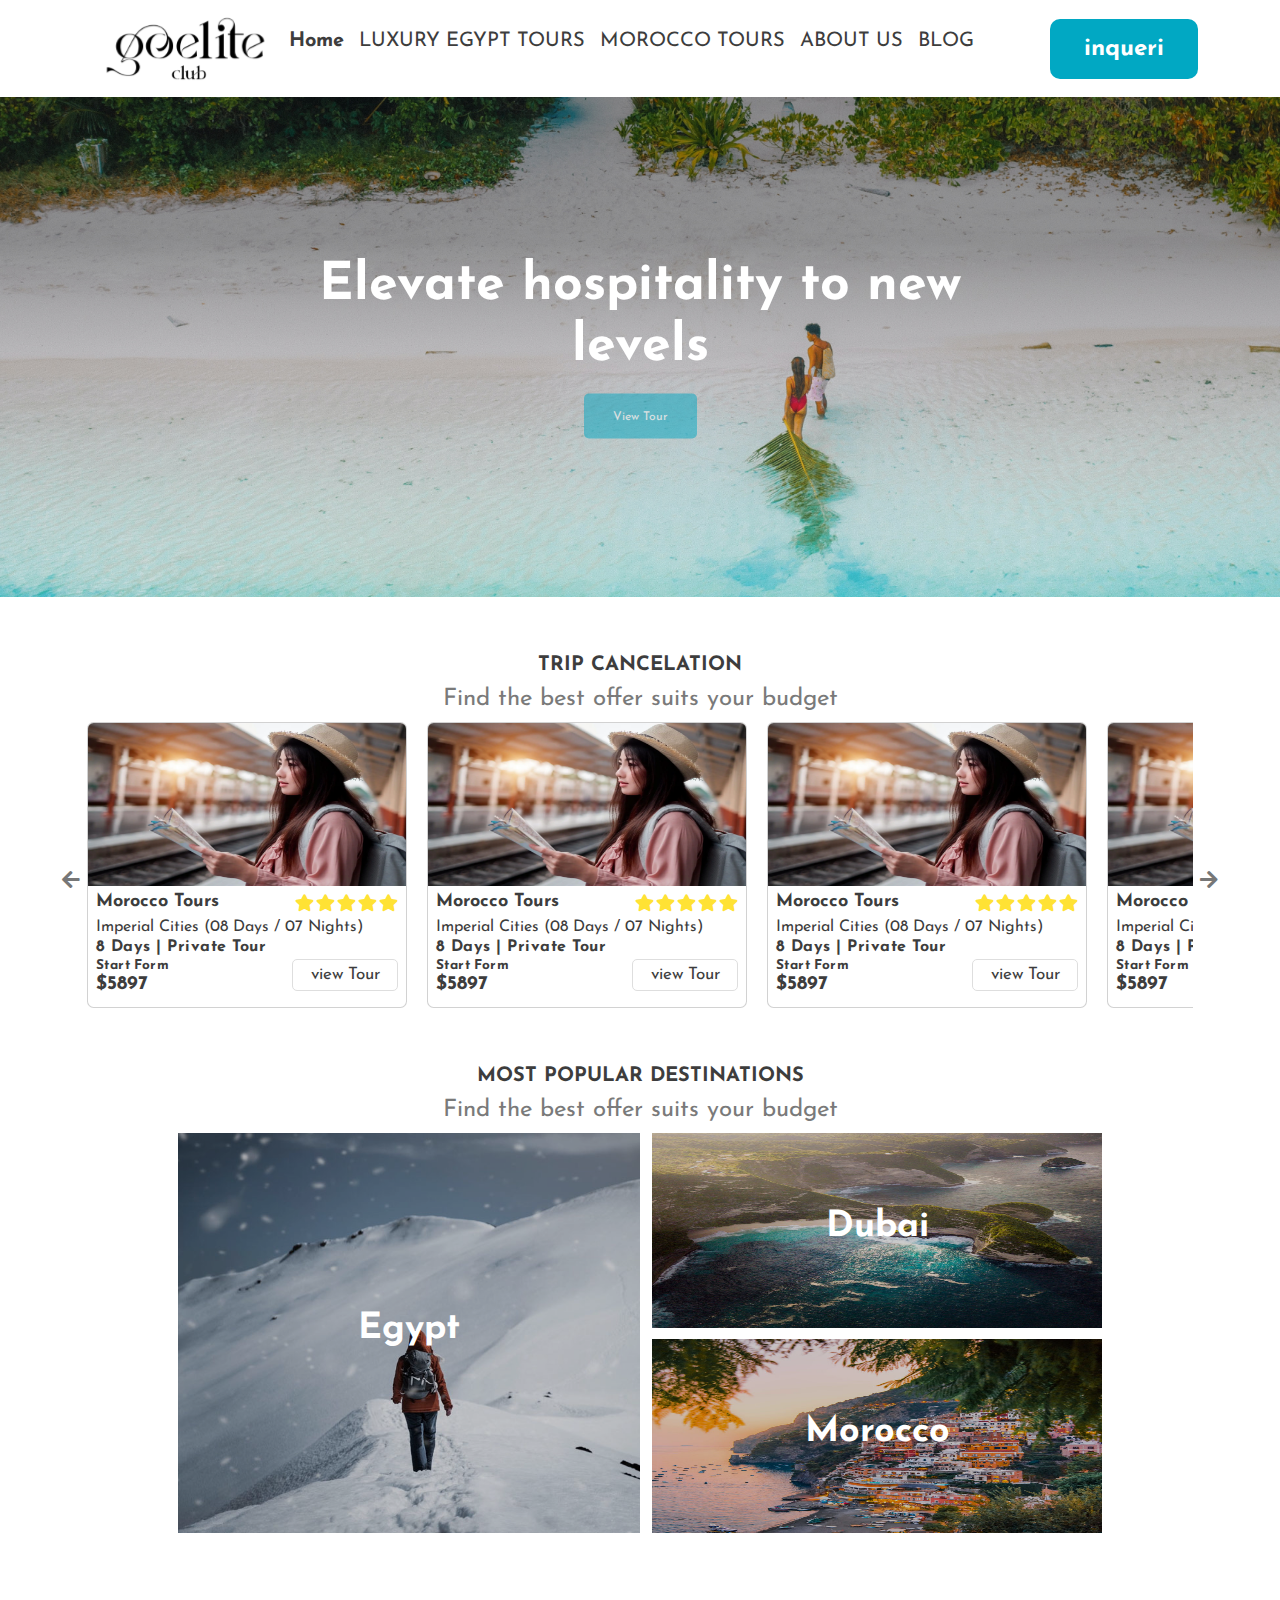
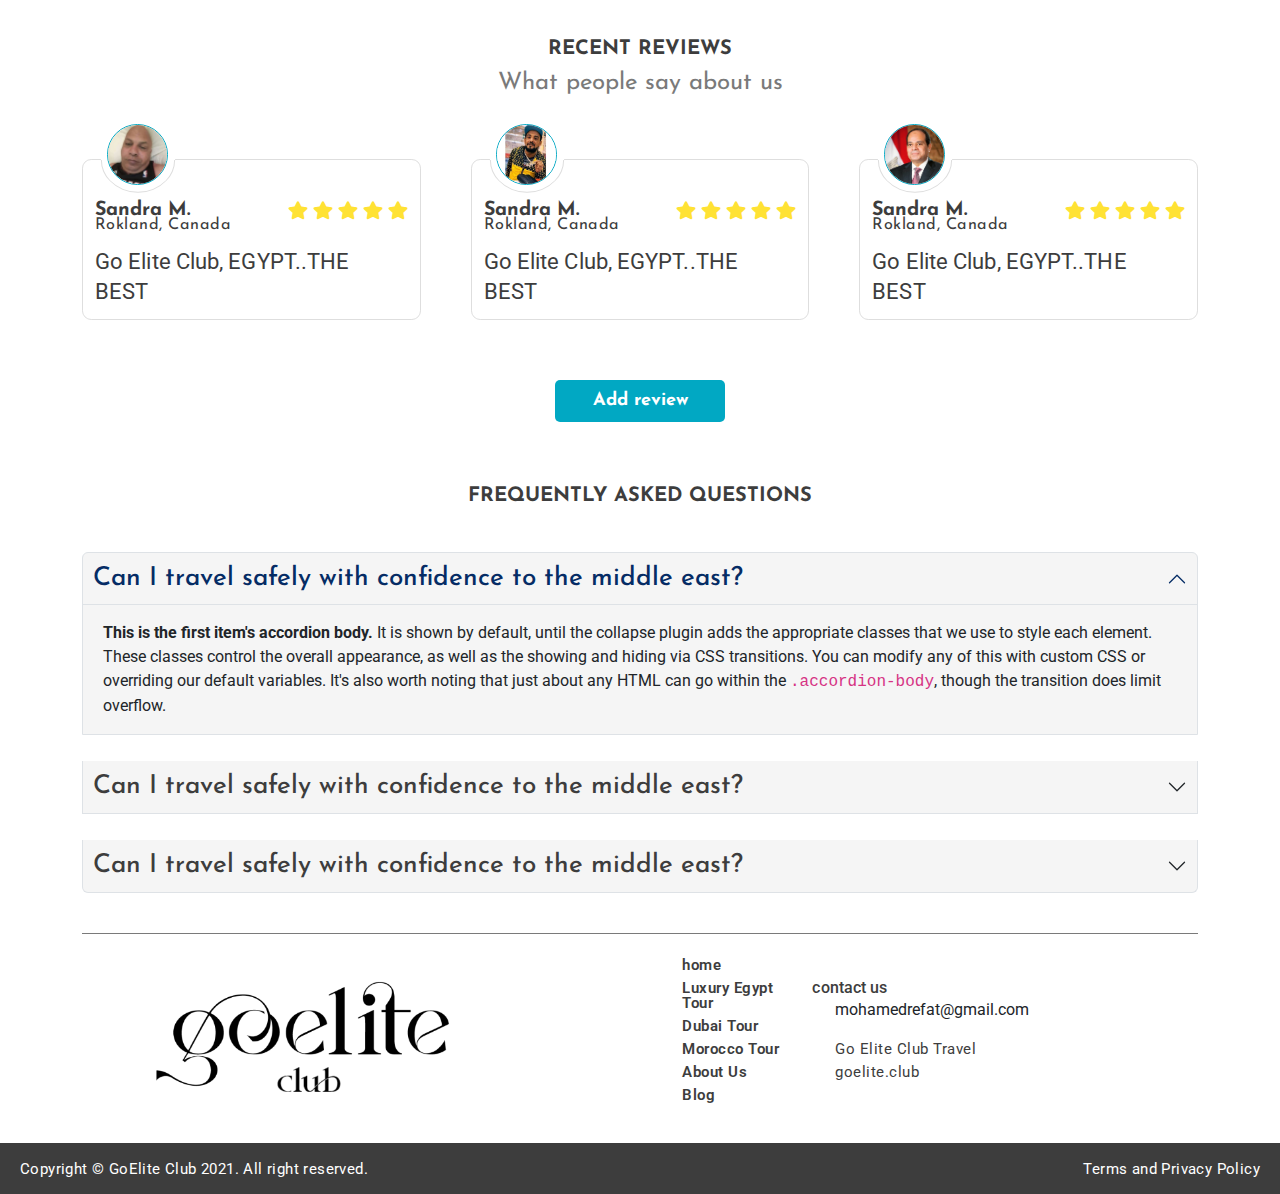
==== index.html @ 2d729e22 "last push" ====
<!DOCTYPE html>
<html lang="en">
  <head>
    <meta charset="UTF-8" />
    <meta name="viewport" content="width=device-width, initial-scale=1.0" />
    <meta http-equiv="X-UA-Compatible" content="ie=edge" />
    <meta name="Description" content="Enter your description here" />
    <link
      rel="stylesheet"
      href="https://cdnjs.cloudflare.com/ajax/libs/twitter-bootstrap/5.1.0/css/bootstrap.min.css"
    />
    <link
      rel="stylesheet"
      href="https://cdnjs.cloudflare.com/ajax/libs/font-awesome/5.15.4/css/all.min.css"
    />
    <link rel="preconnect" href="https://fonts.googleapis.com" />
    <link rel="preconnect" href="https://fonts.gstatic.com" crossorigin />
    <link
      href="https://fonts.googleapis.com/css2?family=Josefin+Sans:ital,wght@0,400;0,500;0,700;1,700&family=Roboto:ital,wght@0,300;0,900;1,500;1,700;1,900&display=swap"
      rel="stylesheet"
    />

    <link rel="stylesheet" href="css/style.css" />
    <link
      rel="stylesheet"
      href="https://cdn.jsdelivr.net/npm/swiper@8/swiper-bundle.min.css"
    />
    <!-- normalizer.css -->
    <link rel="stylesheet" href="css/normalize.css" />
    <title>Title</title>
  </head>
  <body>
    <div class="container-sm">
      <nav class="nav_container">
        <!-- image  -->
        <div class="imgae_logo">
          <img src="./image/Go Elite Logo 1.svg" alt="" />
        </div>
        <!-- links -->
        <ul class="links_container">
          <li class="active">
            <a href="/"> Home </a>
          </li>
          <li>
            <a href="listTour.html"> LUXURY EGYPT TOURS </a>
          </li>
          <li>
            <a href="listTour.html">MOROCCO TOURS </a>
          </li>
          <li>
            <a href="/"> ABOUT US </a>
          </li>
          <li>
            <a href="/"> BLOG </a>
          </li>
        </ul>
        <!-- buttom inquery -->
        <div class="buttom_inquri">
          <button>inqueri</button>
        </div>
        <!-- menue bar icon  -->
        <div class="menu_bar">
          <i
            class="fa fa-bars"
            aria-hidden="true"
            id="menu"
            style="font-size: 27px"
          ></i>
          <i
            class="fa fa-window-close"
            aria-hidden="true"
            id="close"
            style="font-size: 27px"
          ></i>
        </div>
        <!-- menue bar box -->
        <ul class="menu_container">
          <li class="active">
            <a href="/"> Home </a>
          </li>
          <li>
            <a href="listTour.html">LUXURY EGYPT TOURS </a>
          </li>
          <li>
            <a href="listTour.html">MOROCCO TOURS </a>
          </li>
          <li>
            <a href="listTour.html"> MOROCCO TOURS </a>
          </li>
          <li>
            <a href="/"> ABOUT US </a>
          </li>
          <li>
            <a href="/"> BLOG </a>
          </li>
        </ul>
      </nav>
    </div>
    <!-- ADHeader -->
    <div class="ADHeader_container">
      <div class="Ad_Header">
        <div class="AD-Header_content">
          CAIRO NILE CRUISE & HURGHADA HOLIDAY TOUR
        </div>
        <div class="IqueryAndPrice">
          <div class="price_AD">
            <div class="Start_From">Startng From</div>
            <div class="price_Number">$7839</div>
          </div>
          <div class="btn_inqure">
            <button>Inquire Now</button>
          </div>
        </div>
      </div>
    </div>
    <!-- header landPage -->
    <div class="landPageHeader">
      <div class="landingPageContent">
        <p>Elevate hospitality to new levels</p>
        <div class="but_landing">
          <button>View Tour</button>
        </div>
      </div>
    </div>
    <!-- section tour  -->
    <div class="container-sm">
      <div class="headerSection">
        <div class="header">TRIP CANCELATION</div>
        <p class="description">Find the best offer suits your budget</p>
      </div>
      <!-- card container -->
      <div class="sectionTour">
        <!-- left arrow -->
        <div onclick="handleClick('left')" class="leftArrow">
          <i class="fa fa-arrow-left" aria-hidden="true"></i>
        </div>
        <div class="cardContainer">
          <!-- card -->
          <a href="/singleTour.html">
            <div class="card">
              <!-- image -->
              <div class="image-container">
                <img src="image/testimontion.webp" alt="" />
              </div>
              <div class="card_content">
                <!-- title and reate -->
                <div class="titleAndReate">
                  <div class="title">Morocco Tours</div>
                  <div class="reate">
                    <i class="fa fa-star" aria-hidden="true"></i>
                    <i class="fa fa-star" aria-hidden="true"></i>
                    <i class="fa fa-star" aria-hidden="true"></i>
                    <i class="fa fa-star" aria-hidden="true"></i>
                    <i class="fa fa-star" aria-hidden="true"></i>
                  </div>
                </div>
                <!-- cities -->
                <p class="cities">Imperial Cities (08 Days / 07 Nights)</p>
                <!-- days -->
                <div class="days">8 Days | Private Tour</div>
                <!-- price and view button  -->
                <div class="priceAndView">
                  <div class="price">
                    <span> start form </span>
                    <span>$5897</span>
                  </div>
                  <div class="viewBtn">
                    <button>view Tour</button>
                  </div>
                </div>
              </div>
            </div>
          </a>
          <!-- card -->
          <a href="/singleTour.html">
            <div class="card">
              <!-- image -->
              <div class="image-container">
                <img src="image/testimontion.webp" alt="" />
              </div>
              <div class="card_content">
                <!-- title and reate -->
                <div class="titleAndReate">
                  <div class="title">Morocco Tours</div>
                  <div class="reate">
                    <i class="fa fa-star" aria-hidden="true"></i>
                    <i class="fa fa-star" aria-hidden="true"></i>
                    <i class="fa fa-star" aria-hidden="true"></i>
                    <i class="fa fa-star" aria-hidden="true"></i>
                    <i class="fa fa-star" aria-hidden="true"></i>
                  </div>
                </div>
                <!-- cities -->
                <p class="cities">Imperial Cities (08 Days / 07 Nights)</p>
                <!-- days -->
                <div class="days">8 Days | Private Tour</div>
                <!-- price and view button  -->
                <div class="priceAndView">
                  <div class="price">
                    <span> start form </span>
                    <span>$5897</span>
                  </div>
                  <div class="viewBtn">
                    <button>view Tour</button>
                  </div>
                </div>
              </div>
            </div>
          </a>

          <!-- card -->
          <a href="/singleTour.html">
             <div class="card">
            <!-- image -->
            <div class="image-container">
              <img src="image/testimontion.webp" alt="" />
            </div>
            <div class="card_content">
              <!-- title and reate -->
              <div class="titleAndReate">
                <div class="title">Morocco Tours</div>
                <div class="reate">
                  <i class="fa fa-star" aria-hidden="true"></i>
                  <i class="fa fa-star" aria-hidden="true"></i>
                  <i class="fa fa-star" aria-hidden="true"></i>
                  <i class="fa fa-star" aria-hidden="true"></i>
                  <i class="fa fa-star" aria-hidden="true"></i>
                </div>
              </div>
              <!-- cities -->
              <p class="cities">Imperial Cities (08 Days / 07 Nights)</p>
              <!-- days -->
              <div class="days">8 Days | Private Tour</div>
              <!-- price and view button  -->
              <div class="priceAndView">
                <div class="price">
                  <span> start form </span>
                  <span>$5897</span>
                </div>
                <div class="viewBtn">
                  <button>view Tour</button>
                </div>
              </div>
            </div>
          </div>
          </a>
         
          <!-- card -->
          <a href="/singleTour.html">
               <div class="card">
            <!-- image -->
            <div class="image-container">
              <img src="image/testimontion.webp" alt="" />
            </div>
            <div class="card_content">
              <!-- title and reate -->
              <div class="titleAndReate">
                <div class="title">Morocco Tours</div>
                <div class="reate">
                  <i class="fa fa-star" aria-hidden="true"></i>
                  <i class="fa fa-star" aria-hidden="true"></i>
                  <i class="fa fa-star" aria-hidden="true"></i>
                  <i class="fa fa-star" aria-hidden="true"></i>
                  <i class="fa fa-star" aria-hidden="true"></i>
                </div>
              </div>
              <!-- cities -->
              <p class="cities">Imperial Cities (08 Days / 07 Nights)</p>
              <!-- days -->
              <div class="days">8 Days | Private Tour</div>
              <!-- price and view button  -->
              <div class="priceAndView">
                <div class="price">
                  <span> start form </span>
                  <span>$5897</span>
                </div>
                <div class="viewBtn">
                  <button>view Tour</button>
                </div>
              </div>
            </div>
          </div>
          </a>
       
          <!-- card -->
          <a href="/singleTour.html">
               <div class="card">
            <!-- image -->
            <div class="image-container">
              <img src="image/testimontion.webp" alt="" />
            </div>
            <div class="card_content">
              <!-- title and reate -->
              <div class="titleAndReate">
                <div class="title">Morocco Tours</div>
                <div class="reate">
                  <i class="fa fa-star" aria-hidden="true"></i>
                  <i class="fa fa-star" aria-hidden="true"></i>
                  <i class="fa fa-star" aria-hidden="true"></i>
                  <i class="fa fa-star" aria-hidden="true"></i>
                  <i class="fa fa-star" aria-hidden="true"></i>
                </div>
              </div>
              <!-- cities -->
              <p class="cities">Imperial Cities (08 Days / 07 Nights)</p>
              <!-- days -->
              <div class="days">8 Days | Private Tour</div>
              <!-- price and view button  -->
              <div class="priceAndView">
                <div class="price">
                  <span> start form </span>
                  <span>$5897</span>
                </div>
                <div class="viewBtn">
                  <button>view Tour</button>
                </div>
              </div>
            </div>
          </div>
          </a>
       
          <!-- card -->
          <a href="/singleTour.html">
               <div class="card">
            <!-- image -->
            <div class="image-container">
              <img src="image/testimontion.webp" alt="" />
            </div>
            <div class="card_content">
              <!-- title and reate -->
              <div class="titleAndReate">
                <div class="title">Morocco Tours</div>
                <div class="reate">
                  <i class="fa fa-star" aria-hidden="true"></i>
                  <i class="fa fa-star" aria-hidden="true"></i>
                  <i class="fa fa-star" aria-hidden="true"></i>
                  <i class="fa fa-star" aria-hidden="true"></i>
                  <i class="fa fa-star" aria-hidden="true"></i>
                </div>
              </div>
              <!-- cities -->
              <p class="cities">Imperial Cities (08 Days / 07 Nights)</p>
              <!-- days -->
              <div class="days">8 Days | Private Tour</div>
              <!-- price and view button  -->
              <div class="priceAndView">
                <div class="price">
                  <span> start form </span>
                  <span>$5897</span>
                </div>
                <div class="viewBtn">
                  <button>view Tour</button>
                </div>
              </div>
            </div>
          </div>
          </a>
        </div>
        <!-- left arrow -->
        <div onclick="handleClick('right')" class="rightArrow">
          <i class="fa fa-arrow-right" aria-hidden="true"></i>
        </div>
      </div>
    </div>
    <!-- gallary section  -->
    <div class="container-sm">
      <div class="headerSection">
        <div class="header">MOST POPULAR DESTINATIONS</div>
        <p class="description">Find the best offer suits your budget</p>
      </div>
      <!-- gallry -->
      <div class="row mb-5 gallary_container">
        <div class="col-6 leftSide">
          <div class="imagefull_H">
            <div class="layout"></div>
            <img src="./image/destination1.jpg" alt="" />
            <div class="image_content">
              <span>Egypt</span>
            </div>
          </div>
        </div>
        <div class="col-6 rightSide">
          <div class="imageRight">
            <div class="layout"></div>
            <img src="./image/destination3.jpg" alt="" />

            <div class="image_content">
              <span>Dubai</span>
            </div>
          </div>
          <div class="imageRight">
            <div class="layout"></div>
            <img src="./image/destination2.jpg" alt="" />
            <div class="image_content">
              <span>Morocco</span>
            </div>
          </div>
        </div>
      </div>
    </div>
    <!-- reviews  section -->

    <!--  -->
    <div class="container-sm">
      <div class="headerSection">
        <div class="header">RECENT REVIEWS</div>
        <p class="description">What people say about us</p>
      </div>
      <!-- reviews -->
      <div class="swiper mySwiper">
        <div class="swiper-wrapper">
          <div class="swiper-slide">
            <div class="reviews">
              <!--singil review  -->
              <div class="review_box">
                <div class="athorImage">
                  <img src="image/athor2.jpg" alt="" />
                </div>
                <div class="review">
                  <!-- title and star -->
                  <div class="titelAndStar">
                    <div class="titel">Sandra M.</div>
                    <div class="star">
                      <i class="fa fa-star" aria-hidden="true"></i>
                      <i class="fa fa-star" aria-hidden="true"></i>
                      <i class="fa fa-star" aria-hidden="true"></i>
                      <i class="fa fa-star" aria-hidden="true"></i>
                      <i class="fa fa-star" aria-hidden="true"></i>
                    </div>
                  </div>
                  <!-- supject -->
                  <p class="place">Rokland, Canada</p>
                  <!-- review content  -->
                  <div class="review_content">
                    Go Elite Club, EGYPT..THE BEST
                  </div>
                </div>
              </div>
            </div>
          </div>
          <div class="swiper-slide">
            <div class="reviews">
              <!--singil review  -->
              <div class="review_box">
                <div class="athorImage">
                  <img src="image/athor3.jpg" alt="" />
                </div>
                <div class="review">
                  <!-- title and star -->
                  <div class="titelAndStar">
                    <div class="titel">Sandra M.</div>
                    <div class="star">
                      <i class="fa fa-star" aria-hidden="true"></i>
                      <i class="fa fa-star" aria-hidden="true"></i>
                      <i class="fa fa-star" aria-hidden="true"></i>
                      <i class="fa fa-star" aria-hidden="true"></i>
                      <i class="fa fa-star" aria-hidden="true"></i>
                    </div>
                  </div>
                  <!-- supject -->
                  <p class="place">Rokland, Canada</p>
                  <!-- review content  -->
                  <div class="review_content">
                    Go Elite Club, EGYPT..THE BEST
                  </div>
                </div>
              </div>
            </div>
          </div>
          <div class="swiper-slide">
            <div class="reviews">
              <!--singil review  -->
              <div class="review_box">
                <div class="athorImage">
                  <img src="image/athor1.jpg" alt="" />
                </div>
                <div class="review">
                  <!-- title and star -->
                  <div class="titelAndStar">
                    <div class="titel">Sandra M.</div>
                    <div class="star">
                      <i class="fa fa-star" aria-hidden="true"></i>
                      <i class="fa fa-star" aria-hidden="true"></i>
                      <i class="fa fa-star" aria-hidden="true"></i>
                      <i class="fa fa-star" aria-hidden="true"></i>
                      <i class="fa fa-star" aria-hidden="true"></i>
                    </div>
                  </div>
                  <!-- supject -->
                  <p class="place">Rokland, Canada</p>
                  <!-- review content  -->
                  <div class="review_content">
                    Go Elite Club, EGYPT..THE BEST
                  </div>
                </div>
              </div>
            </div>
          </div>
        </div>
        <div class="swiper-pagination"></div>
      </div>
      <div class="btnAddReview">
        <button>Add review</button>
      </div>
    </div>
    <!-- F and Q -->
    <div class="container-sm">
      <div class="headerSection">
        <div class="header">FREQUENTLY ASKED QUESTIONS</div>
      </div>
      <!-- faq section -->
      <div class="accordion mt-5" id="accordionExample">
        <div class="accordion-item">
          <h2 class="accordion-header" id="headingOne">
            <button
              class="accordion-button"
              type="button"
              data-bs-toggle="collapse"
              data-bs-target="#collapseOne"
              aria-expanded="true"
              aria-controls="collapseOne"
            >
              Can I travel safely with confidence to the middle east?
            </button>
          </h2>
          <div
            id="collapseOne"
            class="accordion-collapse collapse show"
            aria-labelledby="headingOne"
            data-bs-parent="#accordionExample"
          >
            <div class="accordion-body">
              <strong>This is the first item's accordion body.</strong> It is
              shown by default, until the collapse plugin adds the appropriate
              classes that we use to style each element. These classes control
              the overall appearance, as well as the showing and hiding via CSS
              transitions. You can modify any of this with custom CSS or
              overriding our default variables. It's also worth noting that just
              about any HTML can go within the <code>.accordion-body</code>,
              though the transition does limit overflow.
            </div>
          </div>
        </div>
        <div class="accordion-item">
          <h2 class="accordion-header" id="headingTwo">
            <button
              class="accordion-button collapsed"
              type="button"
              data-bs-toggle="collapse"
              data-bs-target="#collapseTwo"
              aria-expanded="false"
              aria-controls="collapseTwo"
            >
              Can I travel safely with confidence to the middle east?
            </button>
          </h2>
          <div
            id="collapseTwo"
            class="accordion-collapse collapse"
            aria-labelledby="headingTwo"
            data-bs-parent="#accordionExample"
          >
            <div class="accordion-body">
              <strong>This is the second item's accordion body.</strong> It is
              hidden by default, until the collapse plugin adds the appropriate
              classes that we use to style each element. These classes control
              the overall appearance, as well as the showing and hiding via CSS
              transitions. You can modify any of this with custom CSS or
              overriding our default variables. It's also worth noting that just
              about any HTML can go within the <code>.accordion-body</code>,
              though the transition does limit overflow.
            </div>
          </div>
        </div>
        <div class="accordion-item">
          <h2 class="accordion-header" id="headingThree">
            <button
              class="accordion-button collapsed"
              type="button"
              data-bs-toggle="collapse"
              data-bs-target="#collapseThree"
              aria-expanded="false"
              aria-controls="collapseThree"
            >
              Can I travel safely with confidence to the middle east?
            </button>
          </h2>
          <div
            id="collapseThree"
            class="accordion-collapse collapse"
            aria-labelledby="headingThree"
            data-bs-parent="#accordionExample"
          >
            <div class="accordion-body">
              <strong>This is the third item's accordion body.</strong> It is
              hidden by default, until the collapse plugin adds the appropriate
              classes that we use to style each element. These classes control
              the overall appearance, as well as the showing and hiding via CSS
              transitions. You can modify any of this with custom CSS or
              overriding our default variables. It's also worth noting that just
              about any HTML can go within the <code>.accordion-body</code>,
              though the transition does limit overflow.
            </div>
          </div>
        </div>
      </div>
    </div>
    <!-- footer section -->
    <div class="container-sm">
      <div class="footerSection">
        <div class="footer">
          <!-- logo footer -->
          <div class="logoFooter">
            <img src="image/footeLogo.png" alt="" />
          </div>
          <div class="linksAndcontactUs">
            <!-- links -->
            <div class="footerLinks">
              <ul class="links">
                <li>home</li>
                <li>Luxury Egypt Tour</li>
                <li>Dubai Tour</li>
                <li>Morocco Tour</li>
                <li>About Us</li>
                <li>Blog</li>
              </ul>
            </div>
            <!-- contact us footer -->
            <div class="contactUsFooter">
              <div>contact us</div>
              <ul class="coutactUs">
                <li class="">
                  <div class="iconSocil">
                    <img
                      src="https://www.svgrepo.com/show/488278/mail.svg"
                      width="15px"
                      height="15px"
                      alt=""
                    />
                  </div>
                  <p>mohamedrefat@gmail.com</p>
                </li>
                <li class="">
                  <div class="iconSocil">
                    <img
                      src="https://www.svgrepo.com/show/473600/facebook.svg"
                      width="15px"
                      height="15px"
                      alt=""
                    />
                  </div>
                  <span>Go Elite Club Travel</span>
                </li>
                <li class="">
                  <div class="iconSocil">
                    <img
                      src="https://www.svgrepo.com/show/474324/instagram.svg"
                      width="15px"
                      height="15px"
                      alt=""
                    />
                  </div>
                  <span>goelite.club</span>
                </li>
              </ul>
            </div>
          </div>
        </div>
      </div>
    </div>
    <div class="copyRightSection">
      <div>Copyright © GoElite Club 2021. All right reserved.</div>
      <div>Terms and Privacy Policy</div>
    </div>
    <script src="https://cdn.jsdelivr.net/npm/swiper/swiper-bundle.min.js"></script>

    <!-- Initialize Swiper -->
    <script>
      var swiper = new Swiper(".mySwiper", {
        slidesPerView: 1,
        spaceBetween: 10,
        pagination: {
          el: ".swiper-pagination",
          clickable: true,
        },
        breakpoints: {
          640: {
            slidesPerView: 1,
            spaceBetween: 20,
          },
          768: {
            slidesPerView: 3,
            spaceBetween: 40,
          },
          1024: {
            slidesPerView: 3,
            spaceBetween: 50,
          },
        },
      });
    </script>
    <script src="js/main.js"></script>
    <script src="https://cdnjs.cloudflare.com/ajax/libs/popper.js/2.9.2/umd/popper.min.js"></script>
    <script src="https://cdnjs.cloudflare.com/ajax/libs/twitter-bootstrap/5.1.0/js/bootstrap.min.js"></script>
  </body>
</html>
---- css/style.css ----
/* Start Variables */
:root {
  --main-color: #10cab7;
  --secondary-color: #2c4755;
  --section-padding: 60px;
  --section-background: #f6f6f6;
  --main-duration: 0.5s;
}
/* End Variables */
/* start global rouls css */
* {
  box-sizing: border-box;
  -webkit-box-sizing: border-box;
  -moz-box-sizing: border-box;
}
a {
  text-decoration: none !important;
  color: inherit !important;
  text-transform: none !important;
}
button {
  border: none !important;
  background-color: inherit !important;
}
ul{
  padding-left: 0 !important;
}
li {
  list-style: none !important;
}
body {
  font-family: 'Josefin Sans', sans-serif;
  font-family: 'Roboto', sans-serif;
  overflow-x: hidden;
}
/* nav bar */
.nav_container {
  display: flex;
  justify-content: space-between;
  align-items: center;
}
.links_container {
  list-style: none;
  display: flex;
  width: 70%;
  gap: 15px;
  padding-left: 0 !important;
}
.links_container li {
  font-family: "Josefin Sans";
  font-style: normal;
  font-weight: 400;
  font-size: 20px;
  line-height: 24px;
  color: #3d3d3d;
  text-decoration: none;
}
.links_container li:hover {
  color: #3d3d3d8c;
}

.links_container li.active {
  font-weight: 700;
}

.imgae_logo img {
  width: 100%;
  max-width: 213px;
  height: auto;
}

/* buttom */
.buttom_inquri {
  display: flex;
  flex-direction: row;
  justify-content: center;
  align-items: center;
  padding: 10px;
  gap: 10px;
  width: 151px;
  height: 60px;
  background: #01a8c3;
  border-radius: 10px;
}
.buttom_inquri:hover {
  transform: scale(0.9);
  cursor: pointer;
}
.buttom_inquri button {
  font-family: "Josefin Sans";
  font-style: normal;
  font-weight: 700;
  font-size: 24px;
  line-height: 24px;
  text-align: center;
  color: #ffffff;
}
.menu_bar {
  display: none;
}
.menu_container {
  display: none;
}
.fa-window-close {
  display: none;
}

/* advertisement tour Header */
.ADHeader_container {
  background-color: #01a8c3;
  position: relative;
}
.Ad_Header {
  display: flex;
  flex-direction: column;
  gap: 8px;
  padding: 16px 21px;
}
.AD-Header_content {
  font-family: "Josefin Sans";
  font-style: normal;
  font-weight: 400;
  font-size: 14px;
  line-height: 14px;
  color: #ffffff;
  text-align: center;
}
.IqueryAndPrice {
  display: flex;
  justify-content: space-between;
  align-items: center;
}
.price_AD {
  display: flex;
  gap: 5px;
  align-items: center;
  width: 30%;
}
.Start_From {
  font-family: "Josefin Sans";
  font-style: normal;
  font-weight: 400;
  font-size: 14px;
  line-height: 14px;
  color: #ffffff;
}
.price_Number {
  font-family: "Josefin Sans";
  font-style: normal;
  font-weight: 700;
  font-size: 30px;
  line-height: 30px;
  color: #ffffff;
}
.btn_inqure {
  display: flex;
  justify-content: center;
  align-items: center;
  padding: 8px 24px;
  width: 107px;
  height: 40px;
  background: #ffffff;
  border-radius: 5px;
}
.btn_inqure button {
  font-family: "Josefin Sans";
  font-style: normal;
  font-weight: 700;
  font-size: 10px;
  line-height: 10px;
  color: #01a8c3;
}
/* landing header */
.landPageHeader {
  position: relative;
  background-image: url(../image/Photo.jpg);
  background-repeat: no-repeat;
  width: 100%;
  overflow: hidden;
  padding: 115px 0;
  background-size: cover;
}
.landingPageContent {
  position: absolute;
  top: 50%;
  left: 50%;
  transform: translate(-50%, -50%);
}
.landingPageContent p {
  font-family: "Josefin Sans";
  font-style: normal;
  font-weight: 700;
  font-size: 20px;
  line-height: 20px;
  text-align: center;
  color: #ffffff;
  width: 300px;
}
.landingPageContent .but_landing {
  display: flex;
  justify-content: center;
  align-items: center;
}
.landingPageContent .but_landing button {
  padding: 10px;
  width: 113px;
  height: 45px;
  background: #01a8c3 !important;
  opacity: 0.5;
  border-radius: 5px;
  font-family: "Josefin Sans";
  font-style: normal;
  font-weight: 400;
  font-size: 12.1233px;
  line-height: 12px;
  text-align: center;
  color: #ffffff;
}
.landingPageContent .but_landing button:hover {
  opacity: 1;
}
/* tour section  */
/* header section */
.headerSection {
  display: flex;
  flex-direction: column;
  gap: 9px;
  justify-content: center;
  align-items: center;
  padding-top: 60px;
}
.headerSection .header {
  font-family: "Josefin Sans";
  font-style: normal;
  font-weight: 700;
  font-size: 16px;
  line-height: 16px;
  text-align: center;
  color: #3d3d3d;
}
.headerSection .description {
  font-family: "Josefin Sans";
  font-style: normal;
  font-weight: 400;
  font-size: 14px;
  line-height: 14px;
  text-align: center;
  color: #7a7a7a;
}
/* cards */
.sectionTour{
  position: relative;
}
.leftArrow {
  position: absolute;
  top: 50%;
  left: -20px;
  font-size: 20px;
  color: #777;
  transition: ease-in 0.4s;
  cursor: pointer;
}
.leftArrow:hover {
transform: scale(0.8);
}
.rightArrow {
  position: absolute;
  top: 50%;
  right: -20px;
  font-size: 20px;
  color: #777;
  transition: ease-in 0.4s;
  cursor: pointer;
}
.rightArrow:hover {
transform: scale(0.8);
}
.cardContainer{
  display: flex;
  align-items: center;
  gap: 20px;
  overflow-x: scroll;
  margin: 0 5px;

}
.cardContainer::-webkit-scrollbar {
  display: none;
}
.card {
  min-width: 200px;
  border-radius: 6.62698px;
  overflow: hidden;
  cursor: pointer;
}
.card_content {
  display: flex;
  flex-direction: column;
  align-items: flex-start;
  padding: 8px 8px 16px;
  gap: 7.95px;
}
.card_content .titleAndReate {
  display: flex;
  justify-content: space-between;
  align-items: center;
  width: 100%;
}
.card_content  .titleAndReate .title {
  width: 90px;
  height: 8px;
  font-family: "Josefin Sans";
  font-style: normal;
  font-weight: 700;
  font-size: 12px;
  line-height: 8px;
  color: #3d3d3d;
}
.card_content  .titleAndReate .reate {
  display: flex;
  gap: 2px;
  font-size: 13px;
  color: #ffe234;
}
.image-container img {
  width: 213px;
  max-width: 100%;
  height: 100.17px;
}
.card_content  .cities {
  margin: 0;
  font-family: "Josefin Sans";
  font-style: normal;
  font-weight: 400;
  font-size: 12px;
  line-height: 18px;
  display: flex;
  align-items: center;
  color: #3d3d3d;
}
.card_content  .days {
  font-family: "Josefin Sans";
  font-style: normal;
  font-weight: 700;
  font-size: 14px;
  line-height: 7px;
  display: flex;
  align-items: center;
  letter-spacing: 0.03em;
  color: #3d3d3d;
}
.card_content .priceAndView {
display: flex;
justify-content: space-between;
width: 100%;
}
.price span:nth-of-type(1) {
  font-family: 'Josefin Sans';
  font-style: normal;
  font-weight: 700;
  font-size: 10.62698px;
  line-height: 7px;
  display: flex;
  align-items: center;
  letter-spacing: 0.03em;
  color: #3D3D3D;
  text-transform: capitalize;
}
.price span:nth-of-type(2) {
  font-family: 'Josefin Sans';
  font-style: normal;
  font-weight: 700;
  font-size: 14.254px;
  line-height: 13px;
  display: flex;
  align-items: center;
  color: #3D3D3D;
  padding-top: 5px;
}
.card_content .priceAndView .viewBtn{
  display: flex;
flex-direction: row;
justify-content: center;
align-items: center;
padding: 8px;
gap: 10px;
width: 74px;
height: 32px;
background: #FFFFFF;
border: 1px solid #DEDEDE;
border-radius: 5px;
}
.card_content .priceAndView .viewBtn button{
  font-family: 'Josefin Sans';
  font-style: normal;
  font-weight: 400;
  font-size: 12px;
  line-height: 12px;
  text-align: center;
  color: #3D3D3D;
}
/* section gallery  */
.leftSide{
  padding-right: 0;
}
.rightSide{
  display: flex;
  flex-direction: column;
  gap: 11px;
}
.imagefull_H ,.imageRight{
  overflow: hidden;
  position: relative;
}
.imagefull_H  img{
  max-width: 100%;
  width: 300px;
  height: 200px; 
  transition: ease-in-out 0.5s;
}
.imageRight  img{
  max-width:100%;
  width: 250px;
  height: 95px;
  transition: ease-in-out 0.5s;
}
.imageRight .layout:hover + img , .imagefull_H  .layout:hover + img{
  transform: scale(1.1);
}
.imagefull_H .image_content ,.imageRight .image_content {
 position: absolute;
 top: 50%;
 left: 50%;
 transform: translate(-50% , -50%);
 z-index: 5;
}
.imagefull_H .layout ,.imageRight .layout  {
 position: absolute;
 content: "";
 width: 100%;
height: 100%;
background-color: #00000033;
top: 0 ;
left: 0;
z-index: 2;
}
.imagefull_H .image_content span ,.imageRight .image_content span {
  font-family: 'Josefin Sans';
  font-style: normal;
  font-weight: 700;
  font-size: 16px;
  line-height: 11px;
  text-align: center;
  color: #FFFFFF;
}
/* secton review */
.review_container {
  padding-top: 57px;
}
.review_box{
  background: #FFFFFF;
border: 0.491103px solid #DEDEDE;
border-radius: 9.16144px;
position: relative;
}
.review{
  padding: 41px 12px 12px;
}
.titelAndStar {
  display: flex;
  justify-content: space-between;
  align-items: center;
}
.titelAndStar .titel  {
  font-family: 'Josefin Sans';
  font-style: normal;
  font-weight: 700;
  font-size: 14.6583px;
  line-height: 15px;
  color: #3D3D3D;
}
.titelAndStar .star {
  display: flex;
  gap: 5px;
  align-items: center;
  justify-content: center;
  font-size: 18px;
  color: #FFE234;
}
.review .place{
  font-family: 'Josefin Sans';
font-style: normal;
font-weight: 400;
font-size: 12.2153px;
line-height: 12px;
letter-spacing: 0.03em;
color: #3D3D3D;
}
.review .review_content{
  font-family: 'Roboto';
  font-style: normal;
  font-weight: 400;
  font-size: 18px;
  line-height: 15px;
  letter-spacing: 0.0916144px;
  color: #3D3D3D;
}
.athorImage {
  position: absolute;
    z-index: 20;
    top: -36px;
    left: 24px;
    /* z-index: 30;
    width: 90px;
    height: 90px;
    background: white;
    border-radius: 50%;
    display: flex;
    justify-content: center;
    align-items: center;
    border:0.491103px solid #DEDEDE;
    border-color: #DEDEDE #DEDEDE blue black ; */
}
.review_box .athorImage::before {
  position: absolute;
  content: "";
  width: 70px;
  height: 70px;
  background-color: white;
  bottom: -10px;
  left: -4px;
  /* border-radius: 50%; */
  z-index: -1;
  border-top-left-radius: 32px;
  border: 1px solid;
  border-bottom-right-radius: 32px;
  border-top-right-radius: 43px;
  border-color: #DEDEDE #DEDEDE transparent transparent;
  transform: rotate(135deg);
}
.review_box .athorImage::before {
  /* position: absolute;
  content: "";
  width: 20px;
  height: 20px;
  background-color: red;
  bottom: -10px;
  left: -4px;
  border-top-right-radius: 20px;
  z-index: -1; */
  /* border: 1px solid; */
  /* border-color: #DEDEDE #DEDEDE transparent transparent; */
  /* transform: rotate(135deg); */
}
/* .review_box .athorImage::after {
  position: absolute;
  content: "";
  width: 20px;
  height: 20px;
  background-color: red;
  bottom: -10px;
  right: -4px;
  border-top-right-radius: 20px;
  z-index: -1;
} */
.athorImage img{
  max-width:100%;
  width:60.92px;
  height: 60.92px;
  border-radius: 50%;
  border: 1.5px solid #01A8C3;
}
/* 
slider css
 */
 .swiper {
  width: 100%;
  height:auto;
}
.swiper {
  padding: 53px 0 30px !important;
}
.swiper-horizontal>.swiper-pagination-bullets, .swiper-pagination-bullets.swiper-pagination-horizontal, .swiper-pagination-custom, .swiper-pagination-fraction{
  bottom : -6px !important;
}
.btnAddReview{
  display: flex;
  justify-content: center;
  align-items: center;
  margin-top: 20px;
  padding: 10px;
  background: #01A8C3;
  border-radius: 5px;
  width: 150px;
  margin: 30px auto 6px;
  transition: ease-in-out 03.s;
}
.btnAddReview:hover {
 transform: scale(0.9);
}
.btnAddReview button{
  font-family: 'Josefin Sans';
  font-style: normal;
  font-weight: 700;
  font-size: 12.1233px;
  line-height: 12px;
  text-align: center;
  color: #FFFFFF;
}

 /* faq section  */
 div#accordionExample {
  display: flex;
  flex-direction: column;
  gap: 26px;
}
.accordion-button{
  font-family: 'Josefin Sans';
font-style: normal;
font-weight: 500;
font-size: 12px;
line-height: 12px;
color: #3D3D3D;
padding: 16px 10px;
}
.accordion-item{
background: #F5F5F5;
  
}
/* footer section */
.footerSection{
 border-top: 1px solid #7A7A7A; 
 margin-top: 40px;
}
.footerSection .footer{
padding: 24px 27px;
display: flex;
flex-direction: column;
justify-content: center;
}
.logoFooter img{
     max-width: 100%;
    width: 255px;
    height: 106px;
    border-radius: 50%;
    cursor: pointer;
}
.linksAndcontactUs {
  display: flex;
  align-items: center;
  gap: 30px;
}
.footerLinks {
}
.links{
  display: flex ;
  width: 100px;
  flex-direction: column;
  gap: 8px;
  padding-left: 0;
}
.contactUsFooter{
  display: flex;
  flex-direction: column;

}
.contactUsFooter div{
  font-family: 'Roboto';
font-style: normal;
font-weight: 500;
font-size: 16px;
line-height: 20px;
letter-spacing: 0.1px;
color: #3D3D3D;

}
.coutactUs{
  padding-left: 0;
}
.links li {
  font-family: 'Roboto';
  font-style: normal;
  font-weight: 600;
  font-size: 15px;
  line-height: 15px;
  letter-spacing: 0.5px;
  color: #3D3D3D;
}
.links li:hover {
 cursor: pointer;
  color: #3d3d3dc9;
}
.coutactUs li span {
  font-family: 'Roboto';
  font-style: normal;
  font-weight: 400;
  font-size: 15px;
  display: flex;
  align-items: center;
  letter-spacing: 0.5px;
  color: #3D3D3D;
  word-break: break-all 
}
.coutactUs li {
display: flex;
gap: 8px;
align-items: center;

}
.coutactUs li:hover span {
color:#3d3d3dc9 ;
cursor: pointer;
}
/* .iconSocil{
  display: flex;
  justify-content: center;
  align-items: center;
  border-radius:50%;
  width: 20px;
  height: 20px;
  padding: 8px;
  background: #3D3D3D;
} */

/* cpry right section  */
.copyRightSection {
  display: flex;
flex-direction: row;
justify-content: space-between;
align-items: flex-start;
padding: 18px 20px;
gap: 30px;
background: #3D3D3D;
}
.copyRightSection div {
  font-family: 'Roboto';
  font-style: normal;
  font-weight: 400;
  font-size: 15px;
  line-height: 16px;
  letter-spacing: 0.4px;
  color: #FFFFFF;
}
/* responsev navbar */
@media only screen and (max-width: 786px) {
  .nav_container {
    justify-content: start;
    gap: 15px;
    position: relative;
  }
  .links_container {
    display: none;
  }

  .imgae_logo img {
    width: 100%;
    max-width: 115px;
    height: auto;
  }
  .buttom_inquri {
    width: 86px;
    height: 42px;
  }
  .buttom_inquri button {
    font-size: 14px;
  }
  .imgae_logo {
    width: 60%;
  }
  .menu_bar {
    display: flex;
    justify-content: center;
    align-items: center;
    width: 22%;
    cursor: pointer;
    padding: 5px;
  }
  .menu_container {
    display: none;
    flex-direction: column;
    gap: 16px;
    justify-content: center;
    position: absolute;
    top: 53px;
    right: -196px;
    width: 156px;
    padding: 8px;
    border: 1px solid #dedede;
    opacity: 0;
    transition: ease-in-out 0.4s;
    z-index: 100;
  }
  .menu_container.show {
    display: flex;
    right: 0;
    opacity: 1;
    transition: ease-in-out 0.4s;
    z-index: 100;
    background-color: #fff;
  }
  .menu_container li {
    font-family: "Josefin Sans";
    font-style: normal;
    font-weight: 400;
    font-size: 16px;
    line-height: 16px;
    text-decoration-line: underline;
    color: #3d3d3d;
    text-transform: capitalize;
  }
  .menu_container li.active {
    font-weight: 700;
  }
  .menu_container li:hover {
    color: #3d3d3d8c;
  }
  .fa-bars.close {
    display: none;
  }
  .fa-window-close.show {
    display: block;
  }
}
/* responsev Ad header */
@media only screen and (min-width: 786px) {
  .ADHeader_container {
    display: none;
  }
  .headerSection .header {
   font-size: 20px;
  }
  .headerSection .description {
    font-size: 24px;
    margin-top: 10px;
}
}

/* responsev landing header */
@media only screen and (min-width: 786px) {
  .landPageHeader {
    background-image: url("../image/Photo_larg.jpg");
    height: 500px;
    background-position: center;
  
  }
  .landingPageContent {
    top: 50%;
  }
  .landingPageContent p {
    font-family: "Josefin Sans";
    font-style: normal;
    font-weight: 700;
    font-size: 52px;
    line-height: 61px;
    color: #ffffff;
    width: 750px;
  }
}
/* responsev section tour */
@media only screen and (min-width: 786px) {
  .card {
    min-width: 320px;

}
.image-container img {
  width: 323px;
  height: 162.17px;
}
.card_content .titleAndReate .title {
  width: 125px;
  font-size: 18px;
}
.card_content .titleAndReate .reate {
  display: flex;
  gap: 2px;
  font-size: 17px;
  color: #ffe234;
}
.card_content .cities {
  font-size: 16px;
}
.card_content .days {
  font-size: 16px;
}
.price span:nth-of-type(1) {
  font-size: 13.62698px;
  margin-top: 3px ;
}
.price span:nth-of-type(2) {
  font-size: 19.254px;
  margin-top: 4px;
}
.card_content .priceAndView .viewBtn button {
  font-size: 17px;
  line-height: 14px;
}
.card_content .priceAndView .viewBtn {
  width: 106px;
  height: 32px;
}
}
/* responsev section grallery  */
@media only screen and (min-width: 786px) {
  .gallary_container{
   width: 85%;
   margin:  0 auto;
  }
  .imagefull_H img  {
    width: 499px;
    height: 400px;
}
.rightSide{
  height: 400px;
  overflow: hidden;
}
.imageRight img {
  max-width: 100%;
  width: 500px;
  height:195px ;
  transition: ease-in-out 0.5s;
}
.imagefull_H .image_content span, .imageRight .image_content span {
  font-family: 'Josefin Sans';
  font-style: normal;
  font-weight: 700;
  font-size: 36px;
  line-height: 11px;
  text-align: center;
  color: #FFFFFF;
}
}

/* responsev arrow  */
@media only screen and (max-width: 500px) {
 .rightArrow , .leftArrow{
  display: none;
 }
}
/* responsev review */
@media only screen and (min-width: 786px) {
  .titelAndStar .titel {
    font-size: 19.6583px;
}
.review .place {
  font-size: 16.2153px;
}
.review .review_content {
  font-size: 22px;
  line-height: 30px;
}
.btnAddReview {
  padding: 14px;
  width: 170px;
}
.btnAddReview button {
  font-size: 18.1233px;
}
 }
 
 /* responsev Faq */
 @media only screen and (min-width: 768px) {
  .accordion-button {
    font-size: 26px;
}
 }
 /* responsev footer */
 @media only screen and (min-width: 768px) {
  
  .footerSection .footer {
    padding: 24px 27px;
    display: flex;
    flex-direction: row;
    justify-content: flex-start;
}
.logoFooter {
  width: 54%;
}
.logoFooter img {
  max-width: 100%;
  width: 387px;
  height: 154px;
  border-radius: 50%;
}
 }
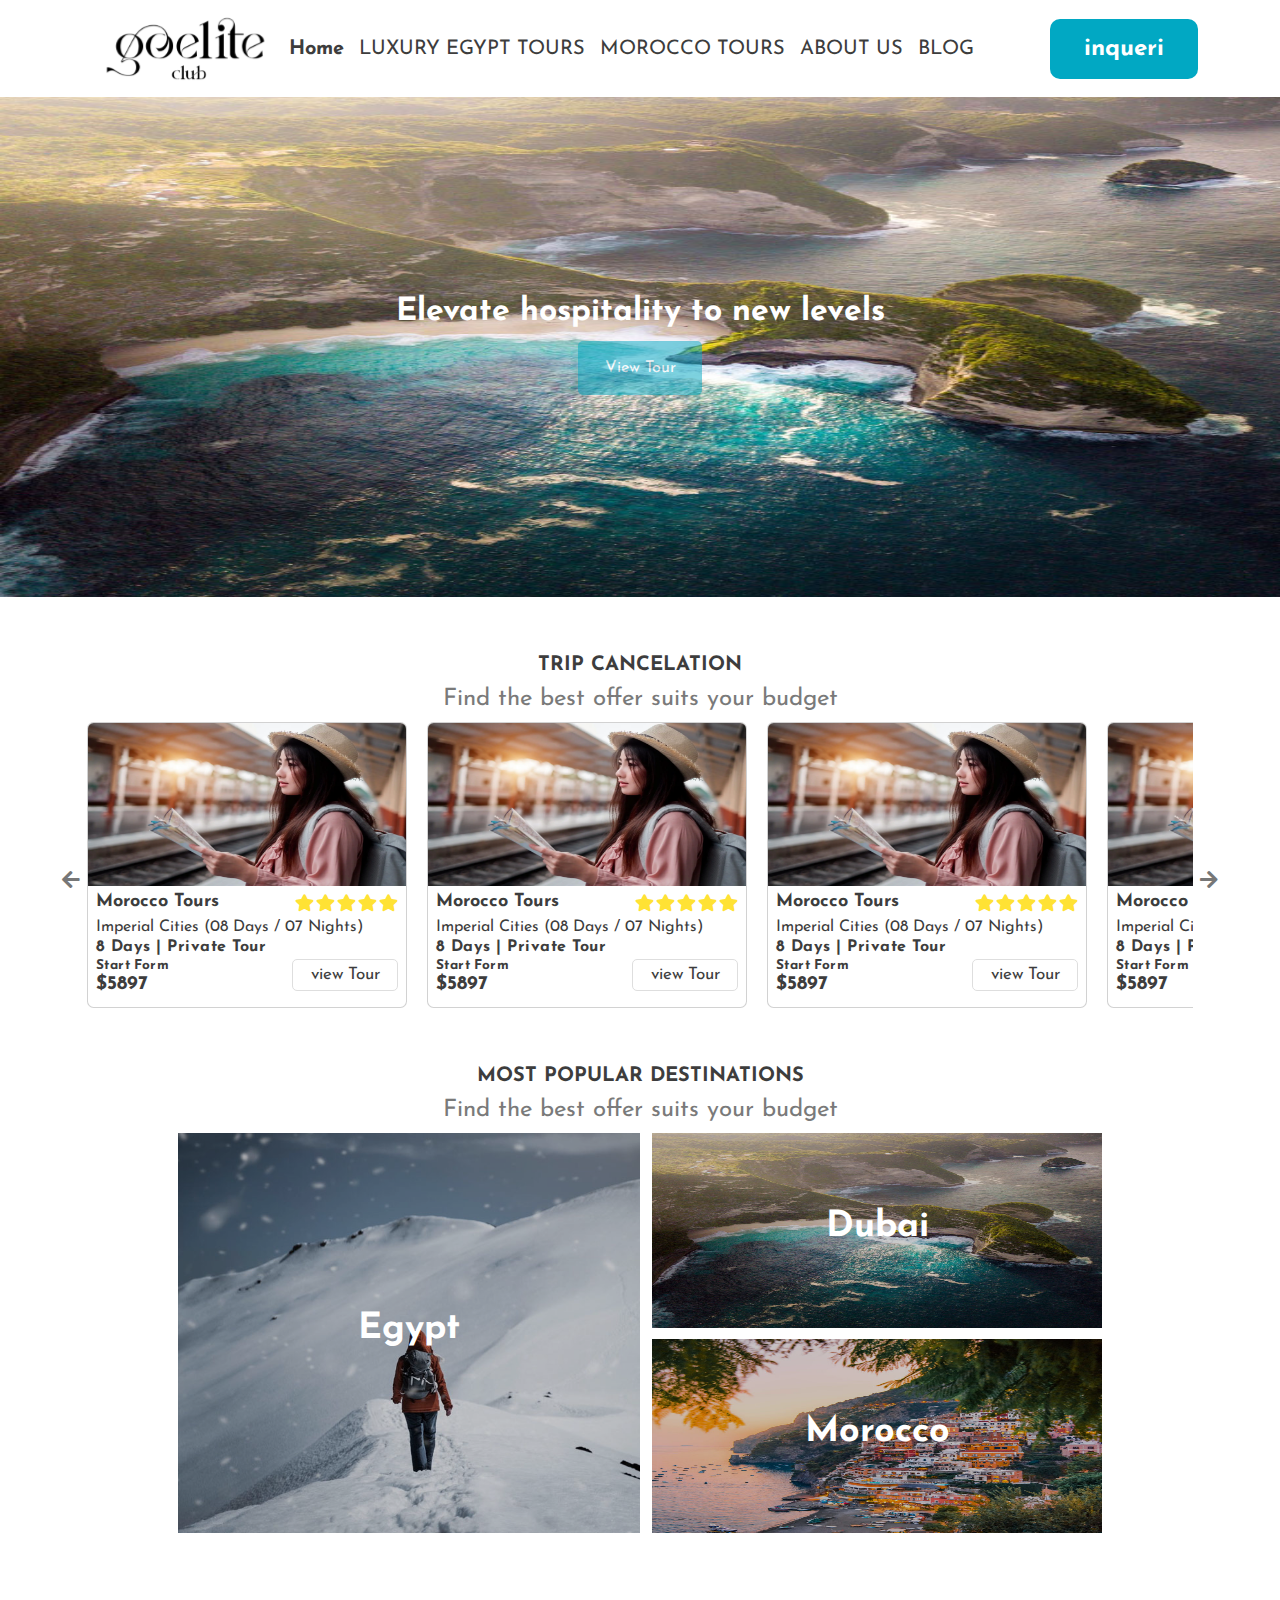
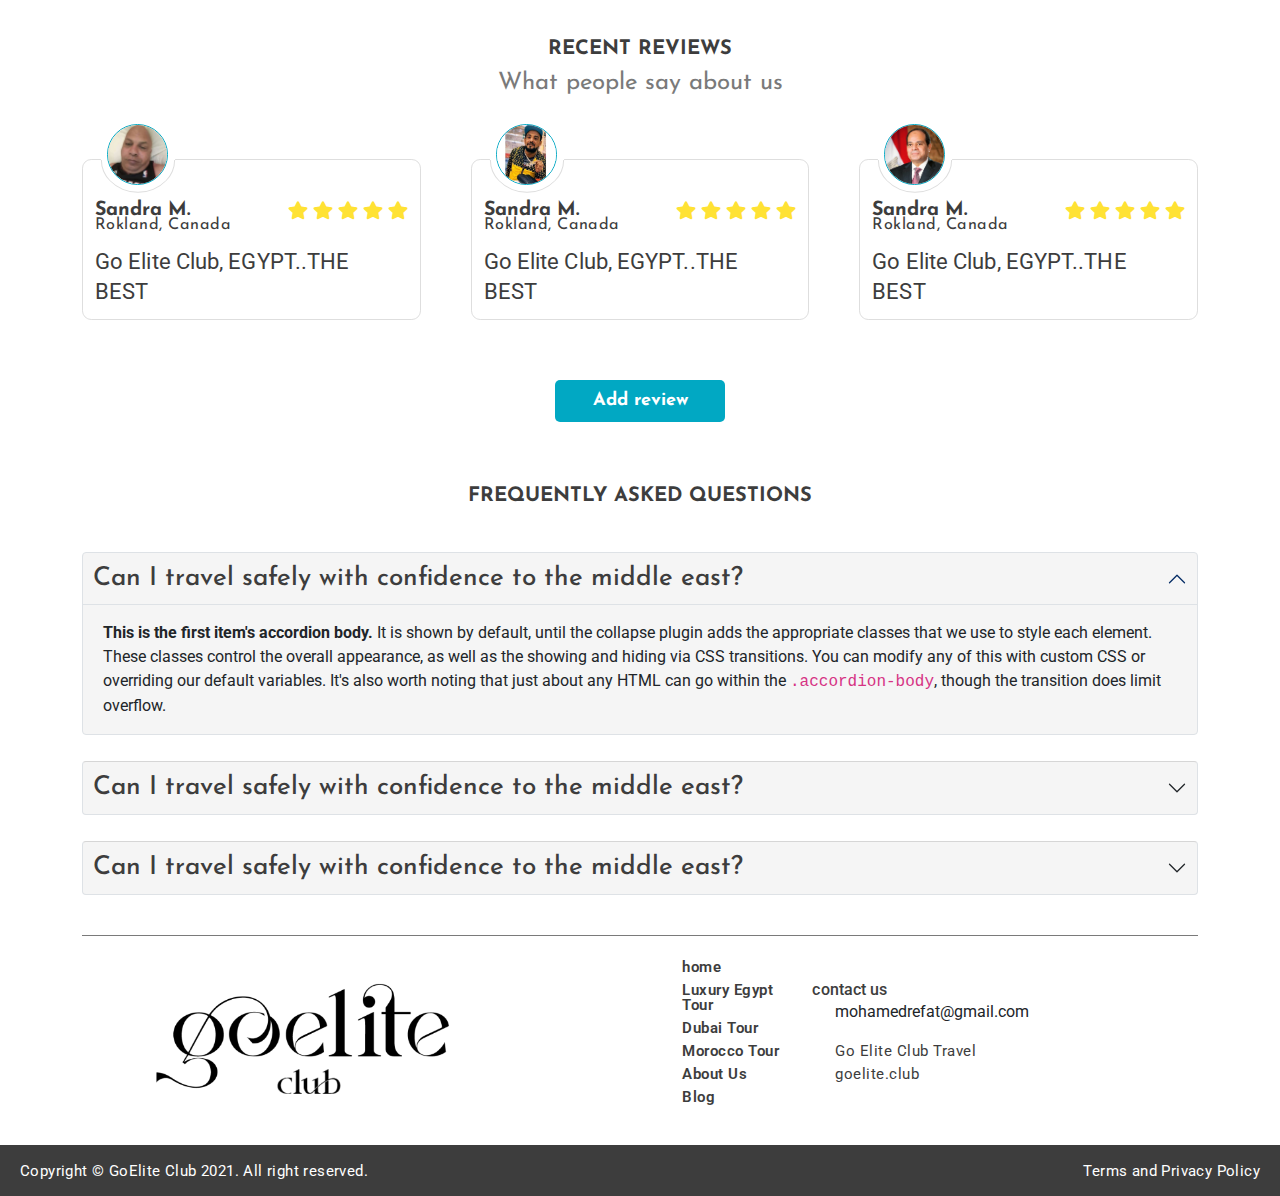
==== commit b53592b7: "push" ====
--- a/index.html
+++ b/index.html
@@ -21,6 +21,7 @@
     />
 
     <link rel="stylesheet" href="css/style.css" />
+    <link rel="stylesheet" href="css/singleTour/style.css" />
     <link
       rel="stylesheet"
       href="https://cdn.jsdelivr.net/npm/swiper@8/swiper-bundle.min.css"
@@ -39,7 +40,7 @@
         <!-- links -->
         <ul class="links_container">
           <li class="active">
-            <a href="/"> Home </a>
+            <a href=""> Home </a>
           </li>
           <li>
             <a href="listTour.html"> LUXURY EGYPT TOURS </a>
@@ -114,11 +115,67 @@
       </div>
     </div>
     <!-- header landPage -->
-    <div class="landPageHeader">
-      <div class="landingPageContent">
-        <p>Elevate hospitality to new levels</p>
-        <div class="but_landing">
-          <button>View Tour</button>
+    <!-- header landPage -->
+    <div
+      id="carouselExampleCaptions"
+      class="carousel slide position-relative"
+      data-bs-ride="carousel"
+    >
+      <div class="carousel-indicators">
+        <button
+          type="button"
+          data-bs-target="#carouselExampleCaptions"
+          data-bs-slide-to="0"
+          class="active"
+          aria-current="true"
+          aria-label="Slide 1"
+        ></button>
+        <button
+          type="button"
+          data-bs-target="#carouselExampleCaptions"
+          data-bs-slide-to="1"
+          aria-label="Slide 2"
+        ></button>
+        <button
+          type="button"
+          data-bs-target="#carouselExampleCaptions"
+          data-bs-slide-to="2"
+          aria-label="Slide 3"
+        ></button>
+      </div>
+      <div class="carousel-inner">
+        <div class="carousel-item active">
+          <img src="image/destination3.jpg" class="d-block w-100" alt="..." />
+          <div class="carousel-caption contentHeader sleiderHome">
+            <div class="landingPageContent">
+              <p>Elevate hospitality to new levels</p>
+              <div class="but_landing">
+                <button>View Tour</button>
+              </div>
+            </div>
+          </div>
+        </div>
+        <div class="carousel-item">
+          <img src="image/destination3.jpg" class="d-block w-100" alt="..." />
+          <div class="carousel-caption contentHeader sleiderHome">
+            <div class="landingPageContent">
+              <p>Elevate hospitality to new levels</p>
+              <div class="but_landing">
+                <button>View Tour</button>
+              </div>
+            </div>
+          </div>
+        </div>
+        <div class="carousel-item">
+          <img src="image/destination3.jpg" class="d-block w-100" alt="..." />
+          <div class="carousel-caption contentHeader sleiderHome">
+            <div class="landingPageContent">
+              <p>Elevate hospitality to new levels</p>
+              <div class="but_landing">
+                <button>View Tour</button>
+              </div>
+            </div>
+          </div>
         </div>
       </div>
     </div>
@@ -136,7 +193,7 @@
         </div>
         <div class="cardContainer">
           <!-- card -->
-          <a href="/singleTour.html">
+          <a href="singleTour.html">
             <div class="card">
               <!-- image -->
               <div class="image-container">
@@ -172,7 +229,7 @@
             </div>
           </a>
           <!-- card -->
-          <a href="/singleTour.html">
+          <a href="singleTour.html">
             <div class="card">
               <!-- image -->
               <div class="image-container">
@@ -209,151 +266,151 @@
           </a>
 
           <!-- card -->
-          <a href="/singleTour.html">
-             <div class="card">
-            <!-- image -->
-            <div class="image-container">
-              <img src="image/testimontion.webp" alt="" />
-            </div>
-            <div class="card_content">
-              <!-- title and reate -->
-              <div class="titleAndReate">
-                <div class="title">Morocco Tours</div>
-                <div class="reate">
-                  <i class="fa fa-star" aria-hidden="true"></i>
-                  <i class="fa fa-star" aria-hidden="true"></i>
-                  <i class="fa fa-star" aria-hidden="true"></i>
-                  <i class="fa fa-star" aria-hidden="true"></i>
-                  <i class="fa fa-star" aria-hidden="true"></i>
-                </div>
-              </div>
-              <!-- cities -->
-              <p class="cities">Imperial Cities (08 Days / 07 Nights)</p>
-              <!-- days -->
-              <div class="days">8 Days | Private Tour</div>
-              <!-- price and view button  -->
-              <div class="priceAndView">
-                <div class="price">
-                  <span> start form </span>
-                  <span>$5897</span>
-                </div>
-                <div class="viewBtn">
-                  <button>view Tour</button>
-                </div>
-              </div>
-            </div>
-          </div>
+          <a href="singleTour.html">
+            <div class="card">
+              <!-- image -->
+              <div class="image-container">
+                <img src="image/testimontion.webp" alt="" />
+              </div>
+              <div class="card_content">
+                <!-- title and reate -->
+                <div class="titleAndReate">
+                  <div class="title">Morocco Tours</div>
+                  <div class="reate">
+                    <i class="fa fa-star" aria-hidden="true"></i>
+                    <i class="fa fa-star" aria-hidden="true"></i>
+                    <i class="fa fa-star" aria-hidden="true"></i>
+                    <i class="fa fa-star" aria-hidden="true"></i>
+                    <i class="fa fa-star" aria-hidden="true"></i>
+                  </div>
+                </div>
+                <!-- cities -->
+                <p class="cities">Imperial Cities (08 Days / 07 Nights)</p>
+                <!-- days -->
+                <div class="days">8 Days | Private Tour</div>
+                <!-- price and view button  -->
+                <div class="priceAndView">
+                  <div class="price">
+                    <span> start form </span>
+                    <span>$5897</span>
+                  </div>
+                  <div class="viewBtn">
+                    <button>view Tour</button>
+                  </div>
+                </div>
+              </div>
+            </div>
           </a>
-         
+
           <!-- card -->
-          <a href="/singleTour.html">
-               <div class="card">
-            <!-- image -->
-            <div class="image-container">
-              <img src="image/testimontion.webp" alt="" />
-            </div>
-            <div class="card_content">
-              <!-- title and reate -->
-              <div class="titleAndReate">
-                <div class="title">Morocco Tours</div>
-                <div class="reate">
-                  <i class="fa fa-star" aria-hidden="true"></i>
-                  <i class="fa fa-star" aria-hidden="true"></i>
-                  <i class="fa fa-star" aria-hidden="true"></i>
-                  <i class="fa fa-star" aria-hidden="true"></i>
-                  <i class="fa fa-star" aria-hidden="true"></i>
-                </div>
-              </div>
-              <!-- cities -->
-              <p class="cities">Imperial Cities (08 Days / 07 Nights)</p>
-              <!-- days -->
-              <div class="days">8 Days | Private Tour</div>
-              <!-- price and view button  -->
-              <div class="priceAndView">
-                <div class="price">
-                  <span> start form </span>
-                  <span>$5897</span>
-                </div>
-                <div class="viewBtn">
-                  <button>view Tour</button>
-                </div>
-              </div>
-            </div>
-          </div>
+          <a href="singleTour.html">
+            <div class="card">
+              <!-- image -->
+              <div class="image-container">
+                <img src="image/testimontion.webp" alt="" />
+              </div>
+              <div class="card_content">
+                <!-- title and reate -->
+                <div class="titleAndReate">
+                  <div class="title">Morocco Tours</div>
+                  <div class="reate">
+                    <i class="fa fa-star" aria-hidden="true"></i>
+                    <i class="fa fa-star" aria-hidden="true"></i>
+                    <i class="fa fa-star" aria-hidden="true"></i>
+                    <i class="fa fa-star" aria-hidden="true"></i>
+                    <i class="fa fa-star" aria-hidden="true"></i>
+                  </div>
+                </div>
+                <!-- cities -->
+                <p class="cities">Imperial Cities (08 Days / 07 Nights)</p>
+                <!-- days -->
+                <div class="days">8 Days | Private Tour</div>
+                <!-- price and view button  -->
+                <div class="priceAndView">
+                  <div class="price">
+                    <span> start form </span>
+                    <span>$5897</span>
+                  </div>
+                  <div class="viewBtn">
+                    <button>view Tour</button>
+                  </div>
+                </div>
+              </div>
+            </div>
           </a>
-       
+
           <!-- card -->
-          <a href="/singleTour.html">
-               <div class="card">
-            <!-- image -->
-            <div class="image-container">
-              <img src="image/testimontion.webp" alt="" />
-            </div>
-            <div class="card_content">
-              <!-- title and reate -->
-              <div class="titleAndReate">
-                <div class="title">Morocco Tours</div>
-                <div class="reate">
-                  <i class="fa fa-star" aria-hidden="true"></i>
-                  <i class="fa fa-star" aria-hidden="true"></i>
-                  <i class="fa fa-star" aria-hidden="true"></i>
-                  <i class="fa fa-star" aria-hidden="true"></i>
-                  <i class="fa fa-star" aria-hidden="true"></i>
-                </div>
-              </div>
-              <!-- cities -->
-              <p class="cities">Imperial Cities (08 Days / 07 Nights)</p>
-              <!-- days -->
-              <div class="days">8 Days | Private Tour</div>
-              <!-- price and view button  -->
-              <div class="priceAndView">
-                <div class="price">
-                  <span> start form </span>
-                  <span>$5897</span>
-                </div>
-                <div class="viewBtn">
-                  <button>view Tour</button>
-                </div>
-              </div>
-            </div>
-          </div>
+          <a href="singleTour.html">
+            <div class="card">
+              <!-- image -->
+              <div class="image-container">
+                <img src="image/testimontion.webp" alt="" />
+              </div>
+              <div class="card_content">
+                <!-- title and reate -->
+                <div class="titleAndReate">
+                  <div class="title">Morocco Tours</div>
+                  <div class="reate">
+                    <i class="fa fa-star" aria-hidden="true"></i>
+                    <i class="fa fa-star" aria-hidden="true"></i>
+                    <i class="fa fa-star" aria-hidden="true"></i>
+                    <i class="fa fa-star" aria-hidden="true"></i>
+                    <i class="fa fa-star" aria-hidden="true"></i>
+                  </div>
+                </div>
+                <!-- cities -->
+                <p class="cities">Imperial Cities (08 Days / 07 Nights)</p>
+                <!-- days -->
+                <div class="days">8 Days | Private Tour</div>
+                <!-- price and view button  -->
+                <div class="priceAndView">
+                  <div class="price">
+                    <span> start form </span>
+                    <span>$5897</span>
+                  </div>
+                  <div class="viewBtn">
+                    <button>view Tour</button>
+                  </div>
+                </div>
+              </div>
+            </div>
           </a>
-       
+
           <!-- card -->
-          <a href="/singleTour.html">
-               <div class="card">
-            <!-- image -->
-            <div class="image-container">
-              <img src="image/testimontion.webp" alt="" />
-            </div>
-            <div class="card_content">
-              <!-- title and reate -->
-              <div class="titleAndReate">
-                <div class="title">Morocco Tours</div>
-                <div class="reate">
-                  <i class="fa fa-star" aria-hidden="true"></i>
-                  <i class="fa fa-star" aria-hidden="true"></i>
-                  <i class="fa fa-star" aria-hidden="true"></i>
-                  <i class="fa fa-star" aria-hidden="true"></i>
-                  <i class="fa fa-star" aria-hidden="true"></i>
-                </div>
-              </div>
-              <!-- cities -->
-              <p class="cities">Imperial Cities (08 Days / 07 Nights)</p>
-              <!-- days -->
-              <div class="days">8 Days | Private Tour</div>
-              <!-- price and view button  -->
-              <div class="priceAndView">
-                <div class="price">
-                  <span> start form </span>
-                  <span>$5897</span>
-                </div>
-                <div class="viewBtn">
-                  <button>view Tour</button>
-                </div>
-              </div>
-            </div>
-          </div>
+          <a href="singleTour.html">
+            <div class="card">
+              <!-- image -->
+              <div class="image-container">
+                <img src="image/testimontion.webp" alt="" />
+              </div>
+              <div class="card_content">
+                <!-- title and reate -->
+                <div class="titleAndReate">
+                  <div class="title">Morocco Tours</div>
+                  <div class="reate">
+                    <i class="fa fa-star" aria-hidden="true"></i>
+                    <i class="fa fa-star" aria-hidden="true"></i>
+                    <i class="fa fa-star" aria-hidden="true"></i>
+                    <i class="fa fa-star" aria-hidden="true"></i>
+                    <i class="fa fa-star" aria-hidden="true"></i>
+                  </div>
+                </div>
+                <!-- cities -->
+                <p class="cities">Imperial Cities (08 Days / 07 Nights)</p>
+                <!-- days -->
+                <div class="days">8 Days | Private Tour</div>
+                <!-- price and view button  -->
+                <div class="priceAndView">
+                  <div class="price">
+                    <span> start form </span>
+                    <span>$5897</span>
+                  </div>
+                  <div class="viewBtn">
+                    <button>view Tour</button>
+                  </div>
+                </div>
+              </div>
+            </div>
           </a>
         </div>
         <!-- left arrow -->
--- a/css/style.css
+++ b/css/style.css
@@ -22,15 +22,15 @@
   border: none !important;
   background-color: inherit !important;
 }
-ul{
+ul {
   padding-left: 0 !important;
 }
 li {
   list-style: none !important;
 }
 body {
-  font-family: 'Josefin Sans', sans-serif;
-  font-family: 'Roboto', sans-serif;
+  font-family: "Josefin Sans", sans-serif;
+  font-family: "Roboto", sans-serif;
   overflow-x: hidden;
 }
 /* nav bar */
@@ -45,6 +45,7 @@
   width: 70%;
   gap: 15px;
   padding-left: 0 !important;
+  margin-bottom: 0;
 }
 .links_container li {
   font-family: "Josefin Sans";
@@ -248,7 +249,7 @@
   color: #7a7a7a;
 }
 /* cards */
-.sectionTour{
+.sectionTour {
   position: relative;
 }
 .leftArrow {
@@ -261,7 +262,7 @@
   cursor: pointer;
 }
 .leftArrow:hover {
-transform: scale(0.8);
+  transform: scale(0.8);
 }
 .rightArrow {
   position: absolute;
@@ -273,15 +274,14 @@
   cursor: pointer;
 }
 .rightArrow:hover {
-transform: scale(0.8);
-}
-.cardContainer{
+  transform: scale(0.8);
+}
+.cardContainer {
   display: flex;
   align-items: center;
   gap: 20px;
   overflow-x: scroll;
   margin: 0 5px;
-
 }
 .cardContainer::-webkit-scrollbar {
   display: none;
@@ -305,7 +305,7 @@
   align-items: center;
   width: 100%;
 }
-.card_content  .titleAndReate .title {
+.card_content .titleAndReate .title {
   width: 90px;
   height: 8px;
   font-family: "Josefin Sans";
@@ -315,7 +315,7 @@
   line-height: 8px;
   color: #3d3d3d;
 }
-.card_content  .titleAndReate .reate {
+.card_content .titleAndReate .reate {
   display: flex;
   gap: 2px;
   font-size: 13px;
@@ -326,7 +326,7 @@
   max-width: 100%;
   height: 100.17px;
 }
-.card_content  .cities {
+.card_content .cities {
   margin: 0;
   font-family: "Josefin Sans";
   font-style: normal;
@@ -337,7 +337,7 @@
   align-items: center;
   color: #3d3d3d;
 }
-.card_content  .days {
+.card_content .days {
   font-family: "Josefin Sans";
   font-style: normal;
   font-weight: 700;
@@ -349,12 +349,12 @@
   color: #3d3d3d;
 }
 .card_content .priceAndView {
-display: flex;
-justify-content: space-between;
-width: 100%;
+  display: flex;
+  justify-content: space-between;
+  width: 100%;
 }
 .price span:nth-of-type(1) {
-  font-family: 'Josefin Sans';
+  font-family: "Josefin Sans";
   font-style: normal;
   font-weight: 700;
   font-size: 10.62698px;
@@ -362,107 +362,112 @@
   display: flex;
   align-items: center;
   letter-spacing: 0.03em;
-  color: #3D3D3D;
+  color: #3d3d3d;
   text-transform: capitalize;
 }
 .price span:nth-of-type(2) {
-  font-family: 'Josefin Sans';
+  font-family: "Josefin Sans";
   font-style: normal;
   font-weight: 700;
   font-size: 14.254px;
   line-height: 13px;
   display: flex;
   align-items: center;
-  color: #3D3D3D;
+  color: #3d3d3d;
   padding-top: 5px;
 }
-.card_content .priceAndView .viewBtn{
-  display: flex;
-flex-direction: row;
-justify-content: center;
-align-items: center;
-padding: 8px;
-gap: 10px;
-width: 74px;
-height: 32px;
-background: #FFFFFF;
-border: 1px solid #DEDEDE;
-border-radius: 5px;
-}
-.card_content .priceAndView .viewBtn button{
-  font-family: 'Josefin Sans';
+.card_content .priceAndView .viewBtn {
+  display: flex;
+  flex-direction: row;
+  justify-content: center;
+  align-items: center;
+  padding: 8px;
+  gap: 10px;
+  width: 74px;
+  height: 32px;
+  background: #ffffff;
+  border: 1px solid #dedede;
+  border-radius: 5px;
+}
+.card_content .priceAndView .viewBtn button {
+  font-family: "Josefin Sans";
   font-style: normal;
   font-weight: 400;
   font-size: 12px;
   line-height: 12px;
   text-align: center;
-  color: #3D3D3D;
+  color: #3d3d3d;
 }
 /* section gallery  */
-.leftSide{
+.leftSide {
   padding-right: 0;
 }
-.rightSide{
+.rightSide {
   display: flex;
   flex-direction: column;
   gap: 11px;
 }
-.imagefull_H ,.imageRight{
+.imagefull_H,
+.imageRight {
   overflow: hidden;
   position: relative;
 }
-.imagefull_H  img{
+.imagefull_H img {
   max-width: 100%;
   width: 300px;
-  height: 200px; 
+  height: 200px;
   transition: ease-in-out 0.5s;
 }
-.imageRight  img{
-  max-width:100%;
+.imageRight img {
+  max-width: 100%;
   width: 250px;
   height: 95px;
   transition: ease-in-out 0.5s;
 }
-.imageRight .layout:hover + img , .imagefull_H  .layout:hover + img{
-  transform: scale(1.1);
-}
-.imagefull_H .image_content ,.imageRight .image_content {
- position: absolute;
- top: 50%;
- left: 50%;
- transform: translate(-50% , -50%);
- z-index: 5;
-}
-.imagefull_H .layout ,.imageRight .layout  {
- position: absolute;
- content: "";
- width: 100%;
-height: 100%;
-background-color: #00000033;
-top: 0 ;
-left: 0;
-z-index: 2;
-}
-.imagefull_H .image_content span ,.imageRight .image_content span {
-  font-family: 'Josefin Sans';
+.imageRight .layout:hover + img,
+.imagefull_H .layout:hover + img {
+  transform: scale(1.3);
+}
+.imagefull_H .image_content,
+.imageRight .image_content {
+  position: absolute;
+  top: 50%;
+  left: 50%;
+  transform: translate(-50%, -50%);
+  z-index: 5;
+}
+.imagefull_H .layout,
+.imageRight .layout {
+  position: absolute;
+  content: "";
+  width: 100%;
+  height: 100%;
+  background-color: #00000033;
+  top: 0;
+  left: 0;
+  z-index: 2;
+}
+.imagefull_H .image_content span,
+.imageRight .image_content span {
+  font-family: "Josefin Sans";
   font-style: normal;
   font-weight: 700;
   font-size: 16px;
   line-height: 11px;
   text-align: center;
-  color: #FFFFFF;
+  color: #ffffff;
 }
 /* secton review */
 .review_container {
   padding-top: 57px;
 }
-.review_box{
-  background: #FFFFFF;
-border: 0.491103px solid #DEDEDE;
-border-radius: 9.16144px;
-position: relative;
-}
-.review{
+.review_box {
+  background: #ffffff;
+  border: 0.491103px solid #dedede;
+  border-radius: 9.16144px;
+  position: relative;
+}
+.review {
   padding: 41px 12px 12px;
 }
 .titelAndStar {
@@ -470,13 +475,13 @@
   justify-content: space-between;
   align-items: center;
 }
-.titelAndStar .titel  {
-  font-family: 'Josefin Sans';
+.titelAndStar .titel {
+  font-family: "Josefin Sans";
   font-style: normal;
   font-weight: 700;
   font-size: 14.6583px;
   line-height: 15px;
-  color: #3D3D3D;
+  color: #3d3d3d;
 }
 .titelAndStar .star {
   display: flex;
@@ -484,32 +489,32 @@
   align-items: center;
   justify-content: center;
   font-size: 18px;
-  color: #FFE234;
-}
-.review .place{
-  font-family: 'Josefin Sans';
-font-style: normal;
-font-weight: 400;
-font-size: 12.2153px;
-line-height: 12px;
-letter-spacing: 0.03em;
-color: #3D3D3D;
-}
-.review .review_content{
-  font-family: 'Roboto';
+  color: #ffe234;
+}
+.review .place {
+  font-family: "Josefin Sans";
+  font-style: normal;
+  font-weight: 400;
+  font-size: 12.2153px;
+  line-height: 12px;
+  letter-spacing: 0.03em;
+  color: #3d3d3d;
+}
+.review .review_content {
+  font-family: "Roboto";
   font-style: normal;
   font-weight: 400;
   font-size: 18px;
   line-height: 15px;
   letter-spacing: 0.0916144px;
-  color: #3D3D3D;
+  color: #3d3d3d;
 }
 .athorImage {
   position: absolute;
-    z-index: 20;
-    top: -36px;
-    left: 24px;
-    /* z-index: 30;
+  z-index: 20;
+  top: -36px;
+  left: 24px;
+  /* z-index: 30;
     width: 90px;
     height: 90px;
     background: white;
@@ -534,7 +539,7 @@
   border: 1px solid;
   border-bottom-right-radius: 32px;
   border-top-right-radius: 43px;
-  border-color: #DEDEDE #DEDEDE transparent transparent;
+  border-color: #dedede #dedede transparent transparent;
   transform: rotate(135deg);
 }
 .review_box .athorImage::before {
@@ -562,87 +567,93 @@
   border-top-right-radius: 20px;
   z-index: -1;
 } */
-.athorImage img{
-  max-width:100%;
-  width:60.92px;
+.athorImage img {
+  max-width: 100%;
+  width: 60.92px;
   height: 60.92px;
   border-radius: 50%;
-  border: 1.5px solid #01A8C3;
+  border: 1.5px solid #01a8c3;
 }
 /* 
 slider css
  */
- .swiper {
+.swiper {
   width: 100%;
-  height:auto;
+  height: auto;
 }
 .swiper {
   padding: 53px 0 30px !important;
 }
-.swiper-horizontal>.swiper-pagination-bullets, .swiper-pagination-bullets.swiper-pagination-horizontal, .swiper-pagination-custom, .swiper-pagination-fraction{
-  bottom : -6px !important;
-}
-.btnAddReview{
+.swiper-horizontal > .swiper-pagination-bullets,
+.swiper-pagination-bullets.swiper-pagination-horizontal,
+.swiper-pagination-custom,
+.swiper-pagination-fraction {
+  bottom: -6px !important;
+}
+.btnAddReview {
   display: flex;
   justify-content: center;
   align-items: center;
   margin-top: 20px;
   padding: 10px;
-  background: #01A8C3;
+  background: #01a8c3;
   border-radius: 5px;
   width: 150px;
   margin: 30px auto 6px;
-  transition: ease-in-out 03.s;
+  transition: ease-in-out 03s;
 }
 .btnAddReview:hover {
- transform: scale(0.9);
-}
-.btnAddReview button{
-  font-family: 'Josefin Sans';
+  transform: scale(0.9);
+}
+.btnAddReview button {
+  font-family: "Josefin Sans";
   font-style: normal;
   font-weight: 700;
   font-size: 12.1233px;
   line-height: 12px;
   text-align: center;
-  color: #FFFFFF;
+  color: #ffffff;
 }
 
- /* faq section  */
- div#accordionExample {
+/* faq section  */
+div#accordionExample {
   display: flex;
   flex-direction: column;
   gap: 26px;
 }
-.accordion-button{
-  font-family: 'Josefin Sans';
-font-style: normal;
-font-weight: 500;
-font-size: 12px;
-line-height: 12px;
-color: #3D3D3D;
-padding: 16px 10px;
-}
-.accordion-item{
-background: #F5F5F5;
-  
+.accordion-button {
+  font-family: "Josefin Sans";
+  font-style: normal;
+  font-weight: 500;
+  font-size: 12px;
+  line-height: 12px;
+  color: #3d3d3d;
+  padding: 16px 10px;
+}
+.accordion-item {
+  background: #f5f5f5;
+  border-radius: 0.25rem !important;
+}
+.accordion-item:not(:first-of-type) {
+  border-top: 1px solid rgba(0, 0, 0, 0.125) !important;
 }
 /* footer section */
-.footerSection{
- border-top: 1px solid #7A7A7A; 
- margin-top: 40px;
-}
-.footerSection .footer{
-padding: 24px 27px;
-display: flex;
-flex-direction: column;
-justify-content: center;
-}
-.logoFooter img{
-     max-width: 100%;
-    width: 255px;
-    height: 106px;
-    border-radius: 50%;
-    cursor: pointer;
+.footerSection {
+  border-top: 1px solid #7a7a7a;
+  margin-top: 40px;
+}
+.footerSection .footer {
+  padding: 24px 27px;
+  display: flex;
+  flex-direction: column;
+  justify-content: center;
+}
+.logoFooter img {
+  max-width: 100%;
+  width: 255px;
+  height: 106px;
+  border-radius: 50%;
+  cursor: pointer;
 }
 .linksAndcontactUs {
   display: flex;
@@ -651,64 +662,80 @@
 }
 .footerLinks {
 }
-.links{
-  display: flex ;
+.links {
+  display: flex;
   width: 100px;
   flex-direction: column;
   gap: 8px;
   padding-left: 0;
 }
-.contactUsFooter{
+.contactUsFooter {
   display: flex;
   flex-direction: column;
-
-}
-.contactUsFooter div{
-  font-family: 'Roboto';
-font-style: normal;
-font-weight: 500;
-font-size: 16px;
-line-height: 20px;
-letter-spacing: 0.1px;
-color: #3D3D3D;
-
-}
-.coutactUs{
+}
+.contactUsFooter div {
+  font-family: "Roboto";
+  font-style: normal;
+  font-weight: 500;
+  font-size: 16px;
+  line-height: 20px;
+  letter-spacing: 0.1px;
+  color: #3d3d3d;
+}
+.coutactUs {
   padding-left: 0;
 }
 .links li {
-  font-family: 'Roboto';
+  font-family: "Roboto";
   font-style: normal;
   font-weight: 600;
   font-size: 15px;
   line-height: 15px;
   letter-spacing: 0.5px;
-  color: #3D3D3D;
+  color: #3d3d3d;
 }
 .links li:hover {
- cursor: pointer;
+  cursor: pointer;
   color: #3d3d3dc9;
 }
 .coutactUs li span {
-  font-family: 'Roboto';
+  font-family: "Roboto";
   font-style: normal;
   font-weight: 400;
   font-size: 15px;
   display: flex;
   align-items: center;
   letter-spacing: 0.5px;
-  color: #3D3D3D;
-  word-break: break-all 
+  color: #3d3d3d;
+  word-break: break-all;
 }
 .coutactUs li {
-display: flex;
-gap: 8px;
-align-items: center;
-
+  display: flex;
+  gap: 8px;
+  align-items: center;
 }
 .coutactUs li:hover span {
-color:#3d3d3dc9 ;
-cursor: pointer;
+  color: #3d3d3dc9;
+  cursor: pointer;
+}
+.privateImg {
+  height: auto !important;
+}
+.carousel-caption.contentHeader.sleiderHome {
+  position: absolute;
+  top: 50%;
+  left: 50%;
+  transform: translate(-50%, -50%);
+}
+.carousel-caption.contentHeader.sleiderHome p {
+  font-family: "Josefin Sans";
+  font-style: normal;
+  font-weight: 700;
+  font-size: 20px;
+  line-height: 20px;
+  text-align: center;
+  color: #ffffff;
+  width: 300px;
 }
 /* .iconSocil{
   display: flex;
@@ -724,21 +751,79 @@
 /* cpry right section  */
 .copyRightSection {
   display: flex;
-flex-direction: row;
-justify-content: space-between;
-align-items: flex-start;
-padding: 18px 20px;
-gap: 30px;
-background: #3D3D3D;
+  flex-direction: row;
+  justify-content: space-between;
+  align-items: flex-start;
+  padding: 18px 20px;
+  gap: 30px;
+  background: #3d3d3d;
 }
 .copyRightSection div {
-  font-family: 'Roboto';
+  font-family: "Roboto";
   font-style: normal;
   font-weight: 400;
   font-size: 15px;
   line-height: 16px;
   letter-spacing: 0.4px;
-  color: #FFFFFF;
+  color: #ffffff;
+}
+.accordion-button:not(.collapsed) {
+  color: #3d3d3d !important;
+}
+.searchPlaceHolder input {
+  padding: 11px 0px;
+  border-radius: 8px;
+  background: #ffffff;
+  border: 0;
+  border-radius: 10px;
+  width: 100%;
+}
+.searchPlaceHolder input[type="text"] {
+  border: 0;
+}
+.searchPlaceHolder input:focus {
+  outline: none;
+}
+.searchPlaceHolder input::placeholder {
+  font-family: "Roboto";
+  font-style: normal;
+  font-weight: 700;
+  font-size: 14px;
+  line-height: 16px;
+  color: #b7b7b7;
+  text-align: center;
+}
+.dateFilter .content-search {
+  font-family: "Josefin Sans";
+  font-style: normal;
+  font-weight: 500;
+  font-size: 16px;
+  line-height: 14px;
+  color: #3d3d3d;
+  cursor: pointer;
+  text-align: center;
+}
+.buttonSearch {
+  display: flex;
+  flex-direction: row;
+  justify-content: center;
+  align-items: center;
+  padding: 8px 24px;
+  width: 130px;
+  background: #01a8c3;
+  border-radius: 5px;
+}
+.buttonSearch:hover {
+  transform: scale(0.9);
+}
+.buttonSearch button {
+  font-family: "Roboto";
+  font-style: normal;
+  font-weight: 500;
+  font-size: 14px;
+  line-height: 16px;
+  letter-spacing: 0.5px;
+  color: #ffffff;
 }
 /* responsev navbar */
 @media only screen and (max-width: 786px) {
@@ -826,12 +911,12 @@
     display: none;
   }
   .headerSection .header {
-   font-size: 20px;
+    font-size: 20px;
   }
   .headerSection .description {
     font-size: 24px;
     margin-top: 10px;
-}
+  }
 }
 
 /* responsev landing header */
@@ -840,7 +925,6 @@
     background-image: url("../image/Photo_larg.jpg");
     height: 500px;
     background-position: center;
-  
   }
   .landingPageContent {
     top: 50%;
@@ -859,125 +943,143 @@
 @media only screen and (min-width: 786px) {
   .card {
     min-width: 320px;
-
-}
-.image-container img {
-  width: 323px;
-  height: 162.17px;
-}
-.card_content .titleAndReate .title {
-  width: 125px;
-  font-size: 18px;
-}
-.card_content .titleAndReate .reate {
-  display: flex;
-  gap: 2px;
-  font-size: 17px;
-  color: #ffe234;
-}
-.card_content .cities {
-  font-size: 16px;
-}
-.card_content .days {
-  font-size: 16px;
-}
-.price span:nth-of-type(1) {
-  font-size: 13.62698px;
-  margin-top: 3px ;
-}
-.price span:nth-of-type(2) {
-  font-size: 19.254px;
-  margin-top: 4px;
-}
-.card_content .priceAndView .viewBtn button {
-  font-size: 17px;
-  line-height: 14px;
-}
-.card_content .priceAndView .viewBtn {
-  width: 106px;
-  height: 32px;
-}
+  }
+  .image-container img {
+    width: 323px;
+    height: 162.17px;
+  }
+  .card_content .titleAndReate .title {
+    width: 125px;
+    font-size: 18px;
+  }
+  .card_content .titleAndReate .reate {
+    display: flex;
+    gap: 2px;
+    font-size: 17px;
+    color: #ffe234;
+  }
+  .card_content .cities {
+    font-size: 16px;
+  }
+  .card_content .days {
+    font-size: 16px;
+  }
+  .price span:nth-of-type(1) {
+    font-size: 13.62698px;
+    margin-top: 3px;
+  }
+  .price span:nth-of-type(2) {
+    font-size: 19.254px;
+    margin-top: 4px;
+  }
+  .card_content .priceAndView .viewBtn button {
+    font-size: 17px;
+    line-height: 14px;
+  }
+  .card_content .priceAndView .viewBtn {
+    width: 106px;
+    height: 32px;
+  }
 }
 /* responsev section grallery  */
 @media only screen and (min-width: 786px) {
-  .gallary_container{
-   width: 85%;
-   margin:  0 auto;
-  }
-  .imagefull_H img  {
-    width: 499px;
+  .gallary_container {
+    width: 85%;
+    margin: 0 auto;
+  }
+  .imagefull_H img {
+    width: 550px;
     height: 400px;
-}
-.rightSide{
-  height: 400px;
-  overflow: hidden;
-}
-.imageRight img {
-  max-width: 100%;
-  width: 500px;
-  height:195px ;
-  transition: ease-in-out 0.5s;
-}
-.imagefull_H .image_content span, .imageRight .image_content span {
-  font-family: 'Josefin Sans';
-  font-style: normal;
-  font-weight: 700;
-  font-size: 36px;
-  line-height: 11px;
-  text-align: center;
-  color: #FFFFFF;
-}
+  }
+  .rightSide {
+    height: 400px;
+    overflow: hidden;
+  }
+  .imageRight img {
+    max-width: 100%;
+    width: 550px;
+    height: 195px;
+    transition: ease-in-out 0.5s;
+  }
+  .imagefull_H .image_content span,
+  .imageRight .image_content span {
+    font-family: "Josefin Sans";
+    font-style: normal;
+    font-weight: 700;
+    font-size: 36px;
+    line-height: 11px;
+    text-align: center;
+    color: #ffffff;
+  }
 }
 
 /* responsev arrow  */
 @media only screen and (max-width: 500px) {
- .rightArrow , .leftArrow{
-  display: none;
- }
+  .rightArrow,
+  .leftArrow {
+    display: none;
+  }
 }
 /* responsev review */
 @media only screen and (min-width: 786px) {
   .titelAndStar .titel {
     font-size: 19.6583px;
-}
-.review .place {
-  font-size: 16.2153px;
-}
-.review .review_content {
-  font-size: 22px;
-  line-height: 30px;
-}
-.btnAddReview {
-  padding: 14px;
-  width: 170px;
-}
-.btnAddReview button {
-  font-size: 18.1233px;
-}
- }
- 
- /* responsev Faq */
- @media only screen and (min-width: 768px) {
+  }
+  .review .place {
+    font-size: 16.2153px;
+  }
+  .review .review_content {
+    font-size: 22px;
+    line-height: 30px;
+  }
+  .btnAddReview {
+    padding: 14px;
+    width: 170px;
+  }
+  .btnAddReview button {
+    font-size: 18.1233px;
+  }
+}
+
+/* responsev Faq */
+@media only screen and (min-width: 768px) {
   .accordion-button {
     font-size: 26px;
-}
- }
- /* responsev footer */
- @media only screen and (min-width: 768px) {
-  
+  }
+}
+/* responsev footer */
+@media only screen and (min-width: 768px) {
   .footerSection .footer {
     padding: 24px 27px;
     display: flex;
     flex-direction: row;
     justify-content: flex-start;
-}
-.logoFooter {
-  width: 54%;
-}
-.logoFooter img {
-  max-width: 100%;
-  width: 387px;
-  height: 154px;
-  border-radius: 50%;
-}
- }
+  }
+  .logoFooter {
+    width: 54%;
+  }
+  .logoFooter img {
+    max-width: 100%;
+    width: 387px;
+    height: 154px;
+    border-radius: 50%;
+  }
+  .searchPlaceHolder input::placeholder {
+    font-size: 16px;
+  }
+  .carousel-caption.contentHeader.sleiderHome p {
+    font-family: "Josefin Sans";
+    font-style: normal;
+    font-weight: 700;
+    font-size: 32px;
+    line-height: 25px;
+    text-align: center;
+    color: #ffffff;
+    width: 750px;
+  }
+  .landingPageContent .but_landing button {
+    width: 124px;
+    height: 54px;
+    font-size: 16.1233px;
+  }
+}
--- a/css/singleTour/style.css
+++ b/css/singleTour/style.css
@@ -0,0 +1,590 @@
+.carousel-caption.contentHeader {
+  position: absolute;
+  top: 156px;
+  left: 14px;
+}
+.carousel-caption.contentHeader p {
+  font-family: "Josefin Sans";
+  font-style: normal;
+  font-weight: 700;
+  font-size: 16px;
+  line-height: 25px;
+  text-align: left;
+  color: #ffffff;
+}
+.infoTour {
+  position: absolute;
+  z-index: 20;
+  bottom: 0;
+  width: 100%;
+  color: #ffffff;
+}
+.infoTour ul li span {
+  font-family: "Josefin Sans";
+  font-style: normal;
+  font-weight: 400;
+  font-size: 15px;
+  line-height: 14px;
+  color: #ffffff;
+}
+.infoTour ul li:nth-of-type(3) i {
+  color: #ffe234;
+}
+.carousel-item img {
+  height: 300px;
+}
+.tapsTour {
+  background: #e5e5e5;
+  padding: 8px 8px 0 !important;
+}
+.layoutviews {
+  display: none;
+}
+.layoutviews.active {
+  display: block;
+}
+.tapsTour li {
+  font-family: "Josefin Sans";
+  font-style: normal;
+  font-weight: 700;
+  font-size: 12px;
+  line-height: 12px;
+  color: #3d3d3d;
+  display: flex;
+  align-items: center;
+  justify-content: center;
+  text-align: center;
+  cursor: pointer;
+  padding: 12px 5px 0 !important;
+}
+.tapsTour li.active {
+  background: #ffffff;
+  height: 40px;
+}
+.video_container {
+  height: 315px;
+}
+.video_container video {
+  object-fit: cover;
+}
+.content_overview {
+  font-family: "Josefin Sans";
+  font-style: normal;
+  font-weight: 400;
+  font-size: 14px;
+  line-height: 14px;
+  text-align: justify;
+  color: #3d3d3d;
+}
+.header_included {
+  font-family: "Josefin Sans";
+  font-style: normal;
+  font-weight: 700;
+  font-size: 16px;
+  line-height: 16px;
+  color: #3d3d3d;
+}
+.included_section li span,
+.exincluded_section li span {
+  font-family: "Josefin Sans";
+  font-style: normal;
+  font-weight: 400;
+  font-size: 14px;
+  line-height: 14px;
+  color: #3d3d3d;
+}
+.included_section li i {
+  font-size: 16px;
+  color: #69e230;
+}
+.exincluded_section li i {
+  font-size: 16px;
+  color: #ff5449;
+}
+.inquireSection {
+  background: #f5f5f5;
+}
+.headerInquery {
+  background: #01a8c3;
+  padding: 20px;
+  font-family: "Josefin Sans";
+  font-style: normal;
+  font-weight: 700;
+  font-size: 20px;
+  line-height: 30px;
+  text-align: center;
+  color: #ffffff;
+}
+.code_selected {
+  width: 90px;
+  border-right: 0;
+  border-top-right-radius: 0;
+  border-bottom-right-radius: 0;
+}
+.inputCode {
+  border-top-left-radius: 0;
+  border-bottom-left-radius: 0;
+}
+.startDate,
+.endDate {
+  width: 48%;
+}
+.startDate,
+.endDate,
+.textArea {
+  display: flex;
+  flex-direction: column;
+  gap: 5px;
+}
+.startDate input,
+.endDate input {
+  padding: 11px 0px;
+  border-radius: 8px;
+  background: #ffffff;
+  border: 1px solid #c4c4c4;
+  border-radius: 10px;
+  width: 100%;
+}
+.startDate input::placeholder,
+.endDate input::placeholder {
+  font-style: normal;
+  font-weight: 400;
+  font-size: 14px;
+  line-height: 28px;
+  color: #c0c0c0;
+  padding-left: 8px;
+}
+.startDate input:focus,
+.endDate input:focus {
+  outline: none;
+}
+.inputCounter {
+  background: #ffffff;
+  border: 1px solid #c4c4c4;
+  border-radius: 10px;
+  padding: 8px;
+  cursor: pointer;
+}
+.inputCounter span {
+  font-family: "Roboto";
+  font-style: normal;
+  font-weight: 400;
+  font-size: 14px;
+  line-height: 28px;
+  color: #c0c0c0;
+  cursor: pointer;
+}
+.counterbox {
+  background: #ffffff;
+  border: 1px solid #dedede;
+  border-radius: 10px;
+  height: 0;
+  opacity: 0;
+  transition: ease-in-out 0.2s;
+}
+.counterbox.active {
+  height: auto;
+  opacity: 1;
+}
+.counterbox .counter {
+  padding: 15px;
+}
+.counterContainer img,
+.counterContainer span {
+  cursor: pointer;
+  transition: ease-in-out 0.2s;
+}
+.textCounter {
+  font-family: "Roboto";
+  font-style: normal;
+  font-weight: 400;
+  font-size: 16px;
+  line-height: 28px;
+  color: #3d3d3d;
+}
+.counterContainer span {
+  font-family: "Roboto";
+  font-style: normal;
+  font-weight: 400;
+  font-size: 16px;
+  line-height: 28px;
+  color: #3d3d3d;
+}
+.counterContainer img:hover {
+  transform: scale(0.9);
+}
+.buttoncounter {
+  background: #01a8c3;
+  border-radius: 10px;
+}
+.buttoncounter:hover {
+  transform: scale(0.9);
+}
+.buttoncounter button {
+  font-family: "Josefin Sans";
+  font-style: normal;
+  font-weight: 400;
+  font-size: 18px;
+  line-height: 24px;
+  text-align: center;
+  color: #ffffff;
+}
+.contextFormInauire {
+  font-family: "Josefin Sans";
+  font-style: normal;
+  font-weight: 700;
+  font-size: 16px;
+  line-height: 20px;
+  letter-spacing: 0.03em;
+  color: #7a7a7a;
+}
+.form-group textarea::placeholder {
+  font-family: "Roboto";
+  font-style: normal;
+  font-weight: 400;
+  font-size: 14px;
+  line-height: 28px;
+  color: #c0c0c0;
+}
+.bottonInqueryFrom {
+  background: #01a8c3;
+  border-radius: 10px;
+}
+.bottonInqueryFrom:hover {
+  transform: scale(0.9);
+}
+.bottonInqueryFrom button {
+  font-family: "Josefin Sans";
+  font-style: normal;
+  font-weight: 400;
+  font-size: 20px;
+  line-height: 24px;
+  text-align: center;
+  color: #ffffff;
+}
+.headerItinerary .content span {
+  font-family: "Josefin Sans";
+  font-style: normal;
+  font-weight: 700;
+  font-size: 16px;
+  line-height: 16px;
+  color: #3d3d3d;
+}
+.headerItinerary .content div {
+  font-family: "Roboto";
+  font-style: normal;
+  font-weight: 400;
+  font-size: 14px;
+  line-height: 10px;
+  letter-spacing: 0.5px;
+  color: #3d3d3d;
+}
+.stepItinerary {
+  background: #01a8c3;
+  width: 30px;
+  height: 30px;
+  color: white;
+}
+.itineraryDay {
+  background: #f5f5f5 !important;
+  border: 1px solid #e5e5e5 !important;
+  border-radius: 8px !important;
+}
+.itineraryDay .headerday {
+  font-family: "Josefin Sans" !important;
+  font-style: normal !important;
+  font-weight: 700 !important;
+  font-size: 16px !important;
+  line-height: 10px !important;
+  color: #3d3d3d !important;
+}
+.headerAccommmedation {
+  background: #f5f5f5;
+  border-width: 0.432384px;
+  border-style: solid;
+  border-color: #dedede;
+  border-radius: 6.48577px 6.48577px 0px 0px;
+  height: 56px;
+  padding: 0 12.9715px;
+  gap: 1px;
+}
+.headerAccommmedation .line {
+  width: 1px;
+  height: 100%;
+  background-color: #dedede;
+}
+.headerAccommmedation .line {
+  width: 1px;
+  height: 100%;
+  background-color: #dedede;
+}
+.contentAccommmedation {
+  padding: 0 12.9715px;
+}
+.contentAccommmedation div:nth-of-type(1) span:nth-of-type(1) {
+  font-family: "Josefin Sans";
+  font-style: normal;
+  font-weight: 700;
+  font-size: 12.9715px;
+  line-height: 14px;
+  text-align: center;
+  color: #3d3d3d;
+}
+.contentAccommmedation div:nth-of-type(1) span:nth-of-type(2) {
+  font-family: "Josefin Sans";
+  font-style: normal;
+  font-weight: 400;
+  font-size: 10.64769px;
+  line-height: 9px;
+  text-align: center;
+  color: #7a7a7a;
+}
+.tabletext {
+  font-family: "Josefin Sans";
+  font-style: normal;
+  font-weight: 700;
+  font-size: 12.9715px;
+  line-height: 13px;
+  color: #3d3d3d;
+  text-align: center;
+}
+.roomType span {
+  font-family: "Josefin Sans";
+  font-style: normal;
+  font-weight: 400;
+  font-size: 10.3772px;
+  line-height: 10px;
+  color: #3d3d3d;
+}
+.seconsText,
+.priseAccommmedation {
+  height: 150px;
+}
+.seconsText span:nth-of-type(1) {
+  font-family: "Josefin Sans";
+  font-style: normal;
+  font-weight: 700;
+  font-size: 12.9715px;
+  line-height: 14px;
+  text-align: center;
+  color: #3d3d3d;
+}
+thead tr th:nth-of-type(1) {
+  background: #01a8c3;
+  color: #ffffff;
+}
+thead tr {
+  background: #f5f5f5;
+}
+.seconsText span:nth-of-type(2) {
+  font-family: "Josefin Sans";
+  font-style: normal;
+  font-weight: 400;
+  font-size: 8.64769px;
+  line-height: 9px;
+  text-align: center;
+  color: #7a7a7a;
+}
+.priseAccommmedation span {
+  font-family: "Josefin Sans";
+  font-style: normal;
+  font-weight: 700;
+  font-size: 20.7545px;
+  line-height: 21px;
+  text-align: center;
+  color: #3d3d3d;
+}
+.headerInfo {
+  font-family: "Josefin Sans";
+  font-style: normal;
+  font-weight: 400;
+  font-size: 14px;
+  line-height: 14px;
+  color: #3d3d3d;
+}
+.accordion-item.mt-4.rounded-3 {
+  background: #fff;
+}
+.accordion-item:not(:first-of-type) {
+  border-top: 1px solid rgba(0, 0, 0, 0.125);
+}
+.formRview {
+  display: flex;
+  flex-direction: column;
+  gap: 20px;
+  justify-content: center;
+  padding: 10px;
+  background: #f5f5f5;
+  border-radius: 10px;
+}
+.formRview .header {
+  font-family: "Josefin Sans";
+  font-style: normal;
+  font-weight: 700;
+  font-size: 16px;
+  line-height: 16px;
+  color: #3d3d3d;
+}
+.rateText {
+  font-family: "Josefin Sans";
+  font-style: normal;
+  font-weight: 400;
+  font-size: 14px;
+  line-height: 14px;
+  color: #3d3d3d;
+}
+.rateStar {
+  background: #ffffff;
+  border: 1px solid #dedede;
+  border-radius: 5px;
+}
+/* rate star */
+.rate {
+  float: left;
+  height: 46px;
+  padding: 0 10px;
+}
+.rate:not(:checked) > input {
+  position: absolute;
+  top: -9999px;
+}
+.rate:not(:checked) > label {
+  float: right;
+  width: 1em;
+  overflow: hidden;
+  white-space: nowrap;
+  cursor: pointer;
+  font-size: 30px;
+  color: #ccc;
+}
+.rate:not(:checked) > label:before {
+  content: "★ ";
+}
+.rate > input:checked ~ label {
+  color: #ffc700;
+}
+.rate:not(:checked) > label:hover,
+.rate:not(:checked) > label:hover ~ label {
+  color: #ffe234;
+}
+.rate > input:checked + label:hover,
+.rate > input:checked + label:hover ~ label,
+.rate > input:checked ~ label:hover,
+.rate > input:checked ~ label:hover ~ label,
+.rate > label:hover ~ input:checked ~ label {
+  color: #c59b08;
+}
+
+/* end rate star */
+.ReviewTitle {
+  font-family: "Josefin Sans";
+  font-style: normal;
+  font-weight: 400;
+  font-size: 14px;
+  line-height: 14px;
+  color: #3d3d3d;
+}
+.recommend {
+  font-family: "Josefin Sans";
+  font-style: normal;
+  font-weight: 700;
+  font-size: 16px;
+  line-height: 20px;
+  color: #3d3d3d;
+}
+.formRview .buttomSubmit {
+  background: #01a8c3;
+  border-radius: 5px;
+  padding: 8px 24px;
+  display: flex;
+  justify-content: center;
+  align-items: center;
+  width: 140px;
+  margin: 0 auto;
+  cursor: pointer;
+}
+.formRview .buttomSubmit:hover {
+  transform: scale(0.9);
+}
+.formRview .buttomSubmit button {
+  font-family: "Josefin Sans";
+  font-style: normal;
+  font-weight: 700;
+  font-size: 16px;
+  line-height: 16px;
+  color: #ffffff;
+}
+/* responsev singel tour */
+@media only screen and (min-width: 786px) {
+  .carousel-item img {
+    height: 500px;
+  }
+  .carousel-caption.contentHeader {
+    top: auto;
+    bottom: 61px;
+    left: 10px;
+  }
+  .carousel-caption.contentHeader p {
+    font-family: "Josefin Sans";
+    font-style: normal;
+    font-weight: 700;
+    font-size: 32px;
+    line-height: 25px;
+    text-align: left;
+    color: #ffffff;
+  }
+  .infoTour ul li span {
+    font-family: "Josefin Sans";
+    font-style: normal;
+    font-weight: 400;
+    font-size: 21px;
+    line-height: 14px;
+    color: #ffffff;
+  }
+  .tapsTour {
+    background: #e5e5e5;
+    gap: 25px !important;
+  }
+  .tapsTour li {
+    font-size: 23px;
+    padding: 25px 13px !important;
+  }
+  .content_overview {
+    font-family: "Josefin Sans";
+    font-style: normal;
+    font-weight: 500;
+    font-size: 20px;
+    line-height: 24px;
+    color: #3d3d3d;
+  }
+  .included_section li span,
+  .exincluded_section li span {
+    font-size: 18px;
+  }
+  .table > :not(caption) > * > * {
+    padding: 1rem 1rem !important;
+  }
+  .seconsText span:nth-of-type(1) {
+    font-size: 18.9715px;
+  }
+  .seconsText span:nth-of-type(2) {
+    font-size: 14.64769px;
+  }
+  .tabletext {
+    font-size: 16.9715px;
+    line-height: 23px;
+  }
+  .roomType span {
+    font-size: 14.3772px;
+  }
+  .priseAccommmedation span {
+    font-size: 24.7545px;
+  }
+  .formRview {
+    padding: 22px;
+  }
+  .tapsTour li.active {
+    background: #ffffff;
+    height: 65px;
+  }
+}
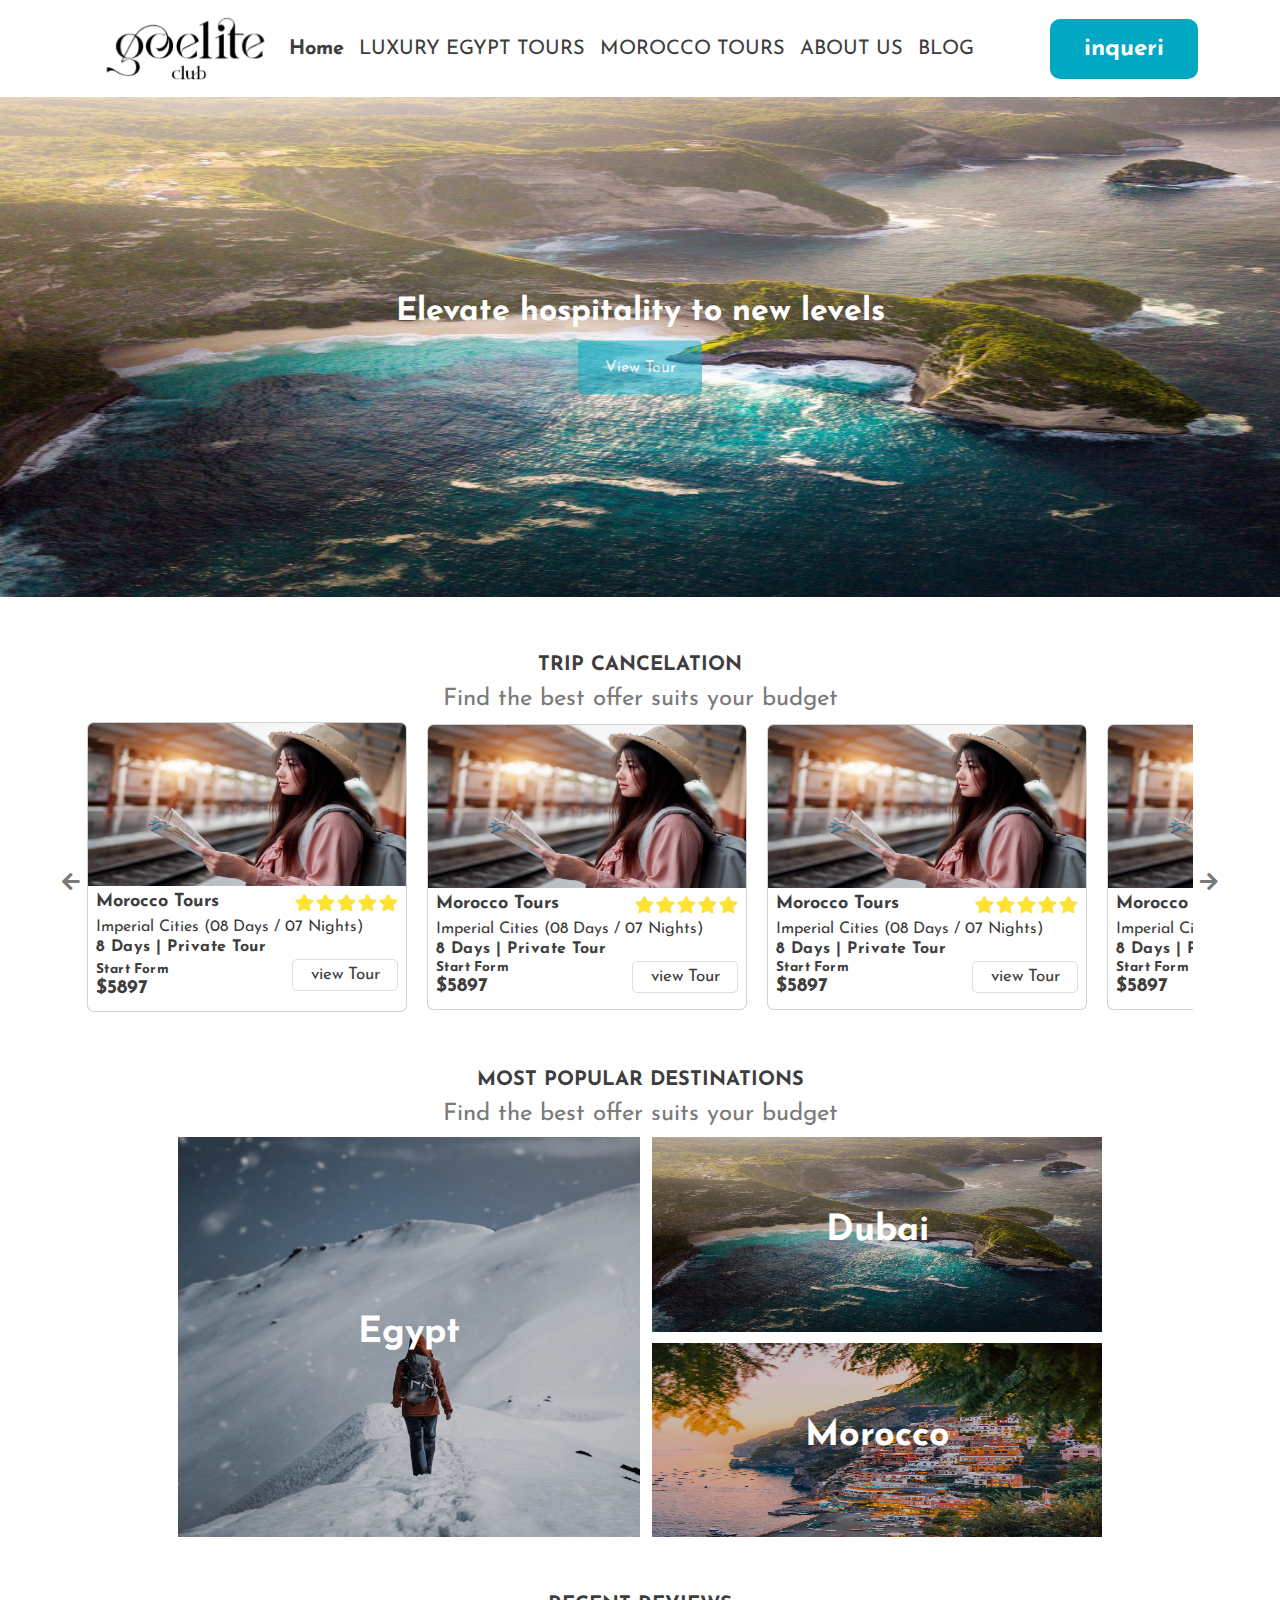
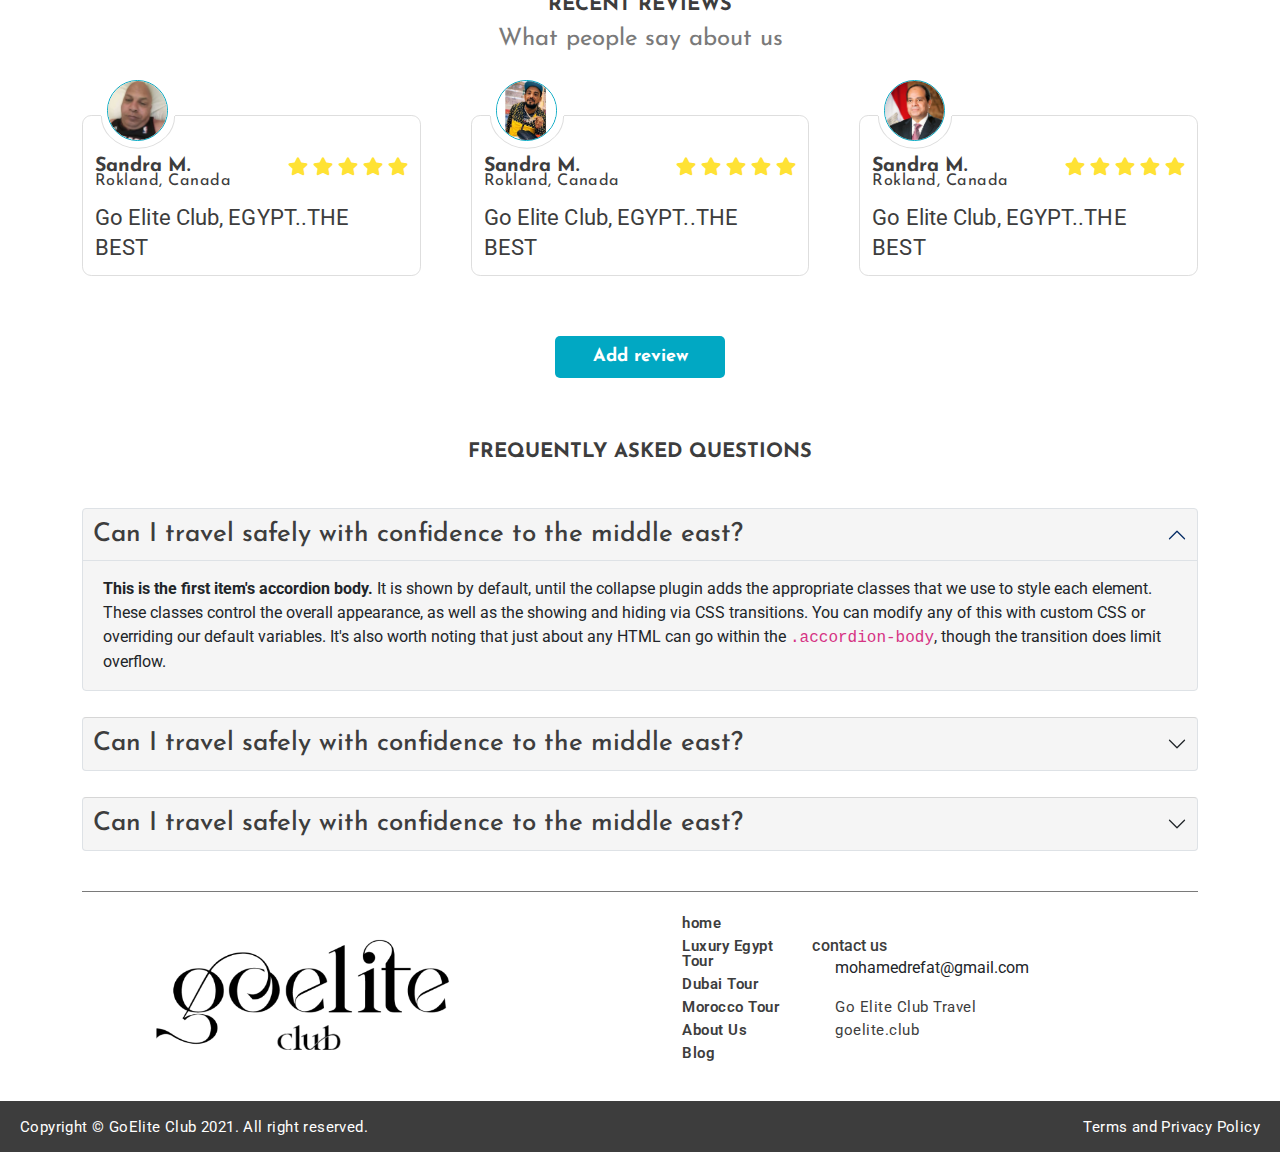
==== commit 86228743: "last push to send to mester ali" ====
--- a/index.html
+++ b/index.html
@@ -68,7 +68,7 @@
             style="font-size: 27px"
           ></i>
           <i
-            class="fa fa-window-close"
+            class="fa fa-times"
             aria-hidden="true"
             id="close"
             style="font-size: 27px"
@@ -217,7 +217,7 @@
                 <div class="days">8 Days | Private Tour</div>
                 <!-- price and view button  -->
                 <div class="priceAndView">
-                  <div class="price">
+                  <div class="price mt-1">
                     <span> start form </span>
                     <span>$5897</span>
                   </div>
@@ -426,7 +426,7 @@
         <p class="description">Find the best offer suits your budget</p>
       </div>
       <!-- gallry -->
-      <div class="row mb-5 gallary_container">
+      <div class="row gallary_container">
         <div class="col-6 leftSide">
           <div class="imagefull_H">
             <div class="layout"></div>
--- a/css/style.css
+++ b/css/style.css
@@ -13,6 +13,9 @@
   -webkit-box-sizing: border-box;
   -moz-box-sizing: border-box;
 }
+html {
+  scroll-behavior: smooth;
+}
 a {
   text-decoration: none !important;
   color: inherit !important;
@@ -32,6 +35,7 @@
   font-family: "Josefin Sans", sans-serif;
   font-family: "Roboto", sans-serif;
   overflow-x: hidden;
+  margin-bottom: 81px !important;
 }
 /* nav bar */
 .nav_container {
@@ -102,7 +106,7 @@
 .menu_container {
   display: none;
 }
-.fa-window-close {
+.fa-times {
   display: none;
 }
 
@@ -341,7 +345,7 @@
   font-family: "Josefin Sans";
   font-style: normal;
   font-weight: 700;
-  font-size: 14px;
+  font-size: 12px;
   line-height: 7px;
   display: flex;
   align-items: center;
@@ -376,6 +380,9 @@
   color: #3d3d3d;
   padding-top: 5px;
 }
+.accordion-button:focus {
+  box-shadow: none !important;
+}
 .card_content .priceAndView .viewBtn {
   display: flex;
   flex-direction: row;
@@ -383,7 +390,7 @@
   align-items: center;
   padding: 8px;
   gap: 10px;
-  width: 74px;
+  width: 90px;
   height: 32px;
   background: #ffffff;
   border: 1px solid #dedede;
@@ -825,6 +832,37 @@
   letter-spacing: 0.5px;
   color: #ffffff;
 }
+/* button mobile inquery  */
+.button_moblie {
+  position: fixed;
+  bottom: 0;
+  display: block;
+  padding: 16px 10px;
+  display: flex;
+  flex-direction: row;
+  justify-content: center;
+  align-items: center;
+  height: 92px;
+  background: #01a8c3;
+  border-radius: 8px 8px 0px 0px;
+  width: 100%;
+  overflow: hidden;
+  cursor: pointer;
+  z-index: 100;
+}
+.button_moblie.close {
+  display: none;
+}
+.button_moblie button {
+  font-family: "Josefin Sans";
+  font-style: normal;
+  font-weight: 700;
+  font-size: 20px;
+  line-height: 20px;
+  text-align: center;
+  letter-spacing: 0.03em;
+  color: #ffffff;
+}
 /* responsev navbar */
 @media only screen and (max-width: 786px) {
   .nav_container {
@@ -901,7 +939,7 @@
   .fa-bars.close {
     display: none;
   }
-  .fa-window-close.show {
+  .fa-times.show {
     display: block;
   }
 }
@@ -1082,4 +1120,10 @@
     height: 54px;
     font-size: 16.1233px;
   }
-}
+  .button_moblie {
+    display: none;
+  }
+  body {
+    margin-bottom: 0px !important;
+  }
+}
--- a/css/singleTour/style.css
+++ b/css/singleTour/style.css
@@ -15,7 +15,7 @@
 .infoTour {
   position: absolute;
   z-index: 20;
-  bottom: 0;
+  bottom: 35px;
   width: 100%;
   color: #ffffff;
 }
@@ -36,6 +36,11 @@
 .tapsTour {
   background: #e5e5e5;
   padding: 8px 8px 0 !important;
+  position: absolute;
+  top: 0;
+  width: 95%;
+  left: 50%;
+  transform: translate(-50%, -50%);
 }
 .layoutviews {
   display: none;
@@ -346,7 +351,10 @@
   font-size: 12.9715px;
   line-height: 13px;
   color: #3d3d3d;
-  text-align: center;
+  text-align: left;
+}
+.roomType {
+  width: 100%;
 }
 .roomType span {
   font-family: "Josefin Sans";
@@ -521,7 +529,7 @@
   }
   .carousel-caption.contentHeader {
     top: auto;
-    bottom: 61px;
+    bottom: 114px;
     left: 10px;
   }
   .carousel-caption.contentHeader p {
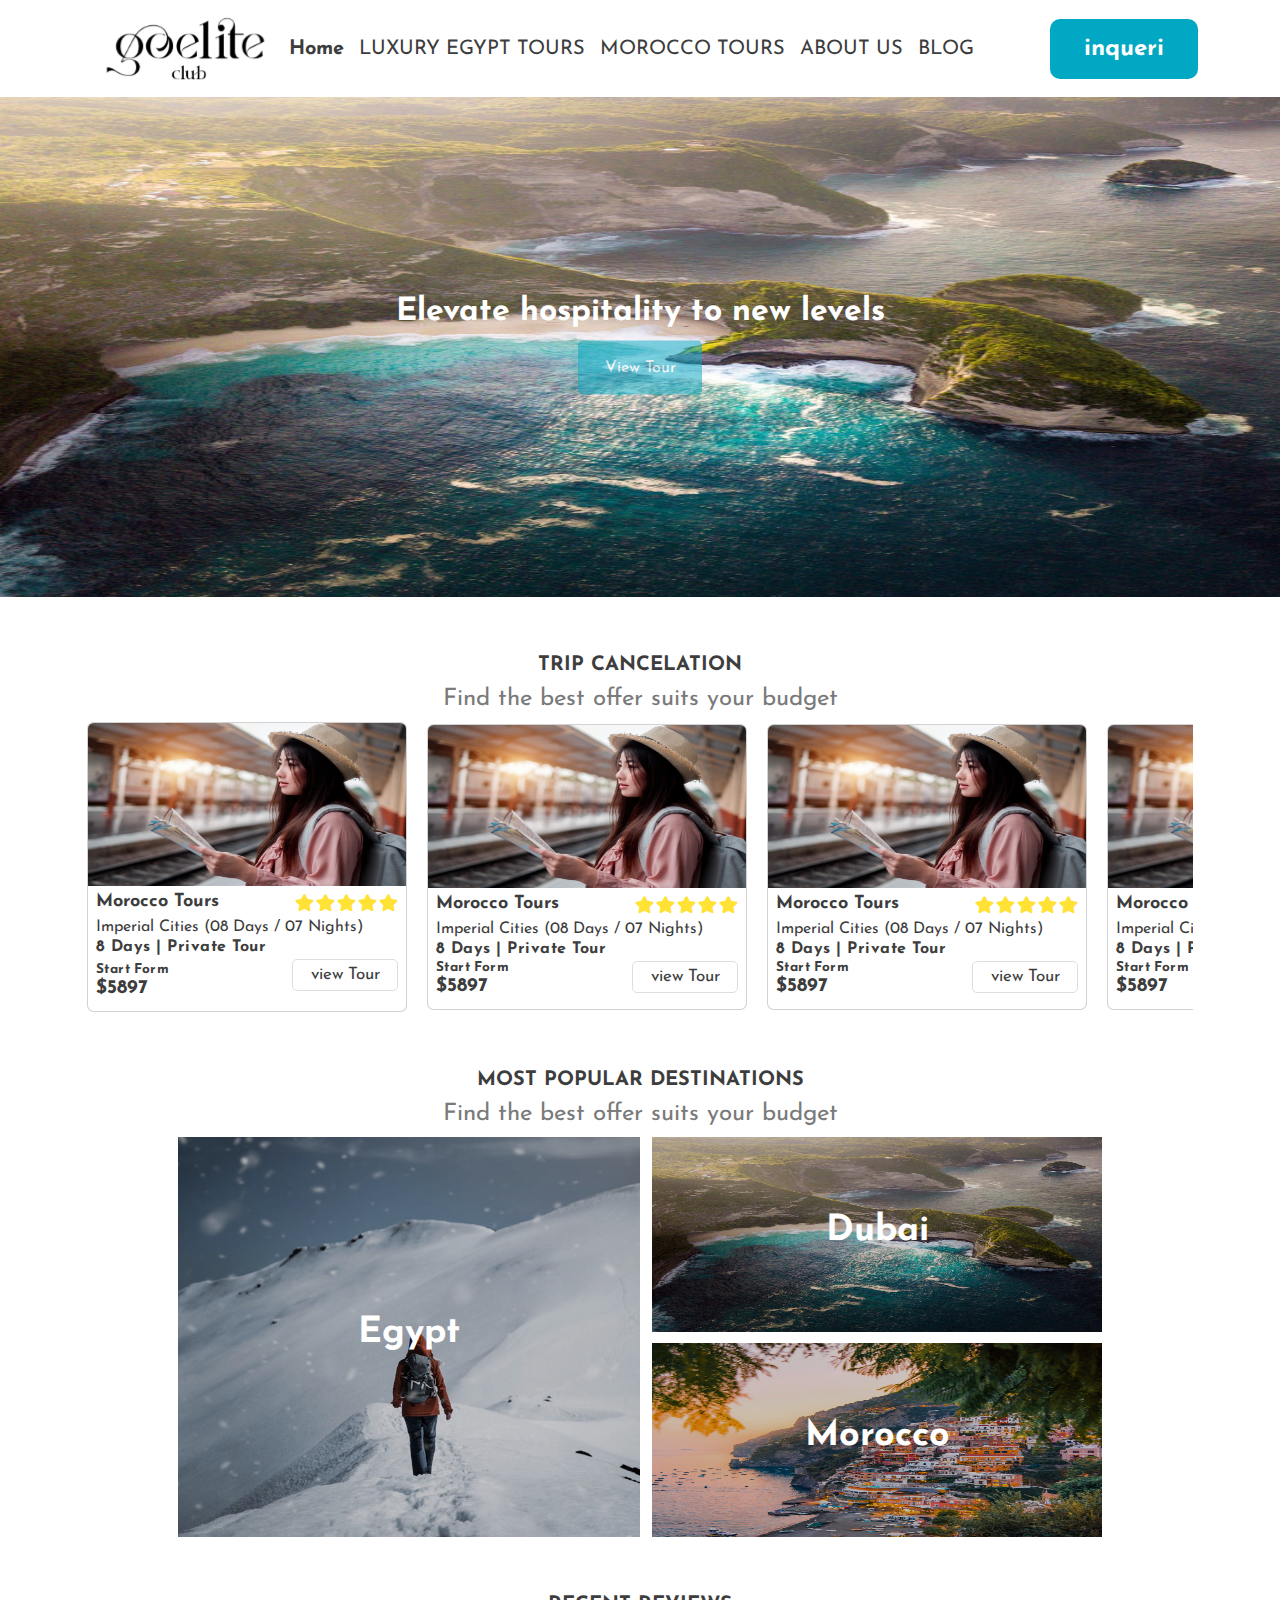
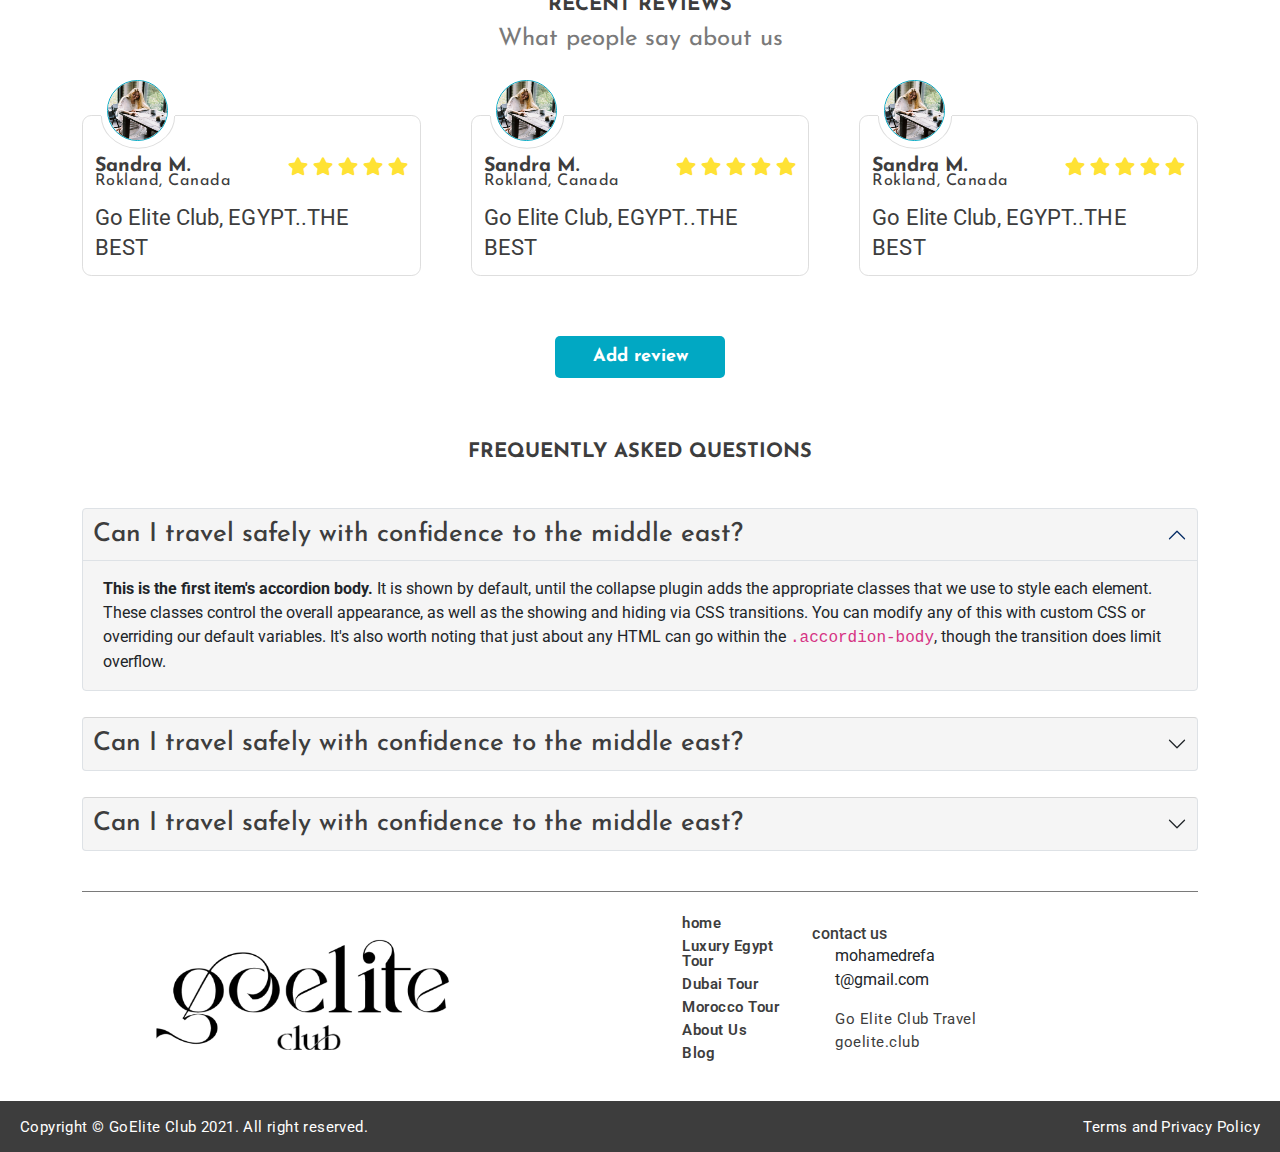
==== commit 879e87ff: "review change" ====
--- a/index.html
+++ b/index.html
@@ -471,7 +471,7 @@
               <!--singil review  -->
               <div class="review_box">
                 <div class="athorImage">
-                  <img src="image/athor2.jpg" alt="" />
+                  <img src="image/athor (1).jpg" alt="" />
                 </div>
                 <div class="review">
                   <!-- title and star -->
@@ -500,7 +500,7 @@
               <!--singil review  -->
               <div class="review_box">
                 <div class="athorImage">
-                  <img src="image/athor3.jpg" alt="" />
+                  <img src="image/athor (1).jpg" alt="" />
                 </div>
                 <div class="review">
                   <!-- title and star -->
@@ -529,7 +529,7 @@
               <!--singil review  -->
               <div class="review_box">
                 <div class="athorImage">
-                  <img src="image/athor1.jpg" alt="" />
+                  <img src="image/athor (1).jpg" alt="" />
                 </div>
                 <div class="review">
                   <!-- title and star -->
--- a/css/style.css
+++ b/css/style.css
@@ -35,7 +35,6 @@
   font-family: "Josefin Sans", sans-serif;
   font-family: "Roboto", sans-serif;
   overflow-x: hidden;
-  margin-bottom: 81px !important;
 }
 /* nav bar */
 .nav_container {
@@ -255,6 +254,7 @@
 /* cards */
 .sectionTour {
   position: relative;
+  overflow: hidden;
 }
 .leftArrow {
   position: absolute;
@@ -719,7 +719,10 @@
 .coutactUs li {
   display: flex;
   gap: 8px;
-  align-items: center;
+}
+.coutactUs li p {
+  overflow-wrap: break-word;
+  width: 100px;
 }
 .coutactUs li:hover span {
   color: #3d3d3dc9;
@@ -929,6 +932,7 @@
     text-decoration-line: underline;
     color: #3d3d3d;
     text-transform: capitalize;
+    margin-left: 5px;
   }
   .menu_container li.active {
     font-weight: 700;
--- a/css/singleTour/style.css
+++ b/css/singleTour/style.css
@@ -3,6 +3,7 @@
   top: 156px;
   left: 14px;
 }
+
 .carousel-caption.contentHeader p {
   font-family: "Josefin Sans";
   font-style: normal;
@@ -185,11 +186,13 @@
   border-radius: 10px;
   height: 0;
   opacity: 0;
+  visibility: hidden;
   transition: ease-in-out 0.2s;
 }
 .counterbox.active {
   height: auto;
   opacity: 1;
+  visibility: visible;
 }
 .counterbox .counter {
   padding: 15px;
@@ -207,13 +210,13 @@
   line-height: 28px;
   color: #3d3d3d;
 }
-.counterContainer span {
-  font-family: "Roboto";
-  font-style: normal;
-  font-weight: 400;
-  font-size: 16px;
-  line-height: 28px;
-  color: #3d3d3d;
+.counterContainer input {
+  width: 40px;
+  background-color: transparent !important;
+  border: 0;
+}
+.counterContainer input:focus {
+  box-shadow: none !important;
 }
 .counterContainer img:hover {
   transform: scale(0.9);
@@ -522,6 +525,7 @@
   line-height: 16px;
   color: #ffffff;
 }
+
 /* responsev singel tour */
 @media only screen and (min-width: 786px) {
   .carousel-item img {
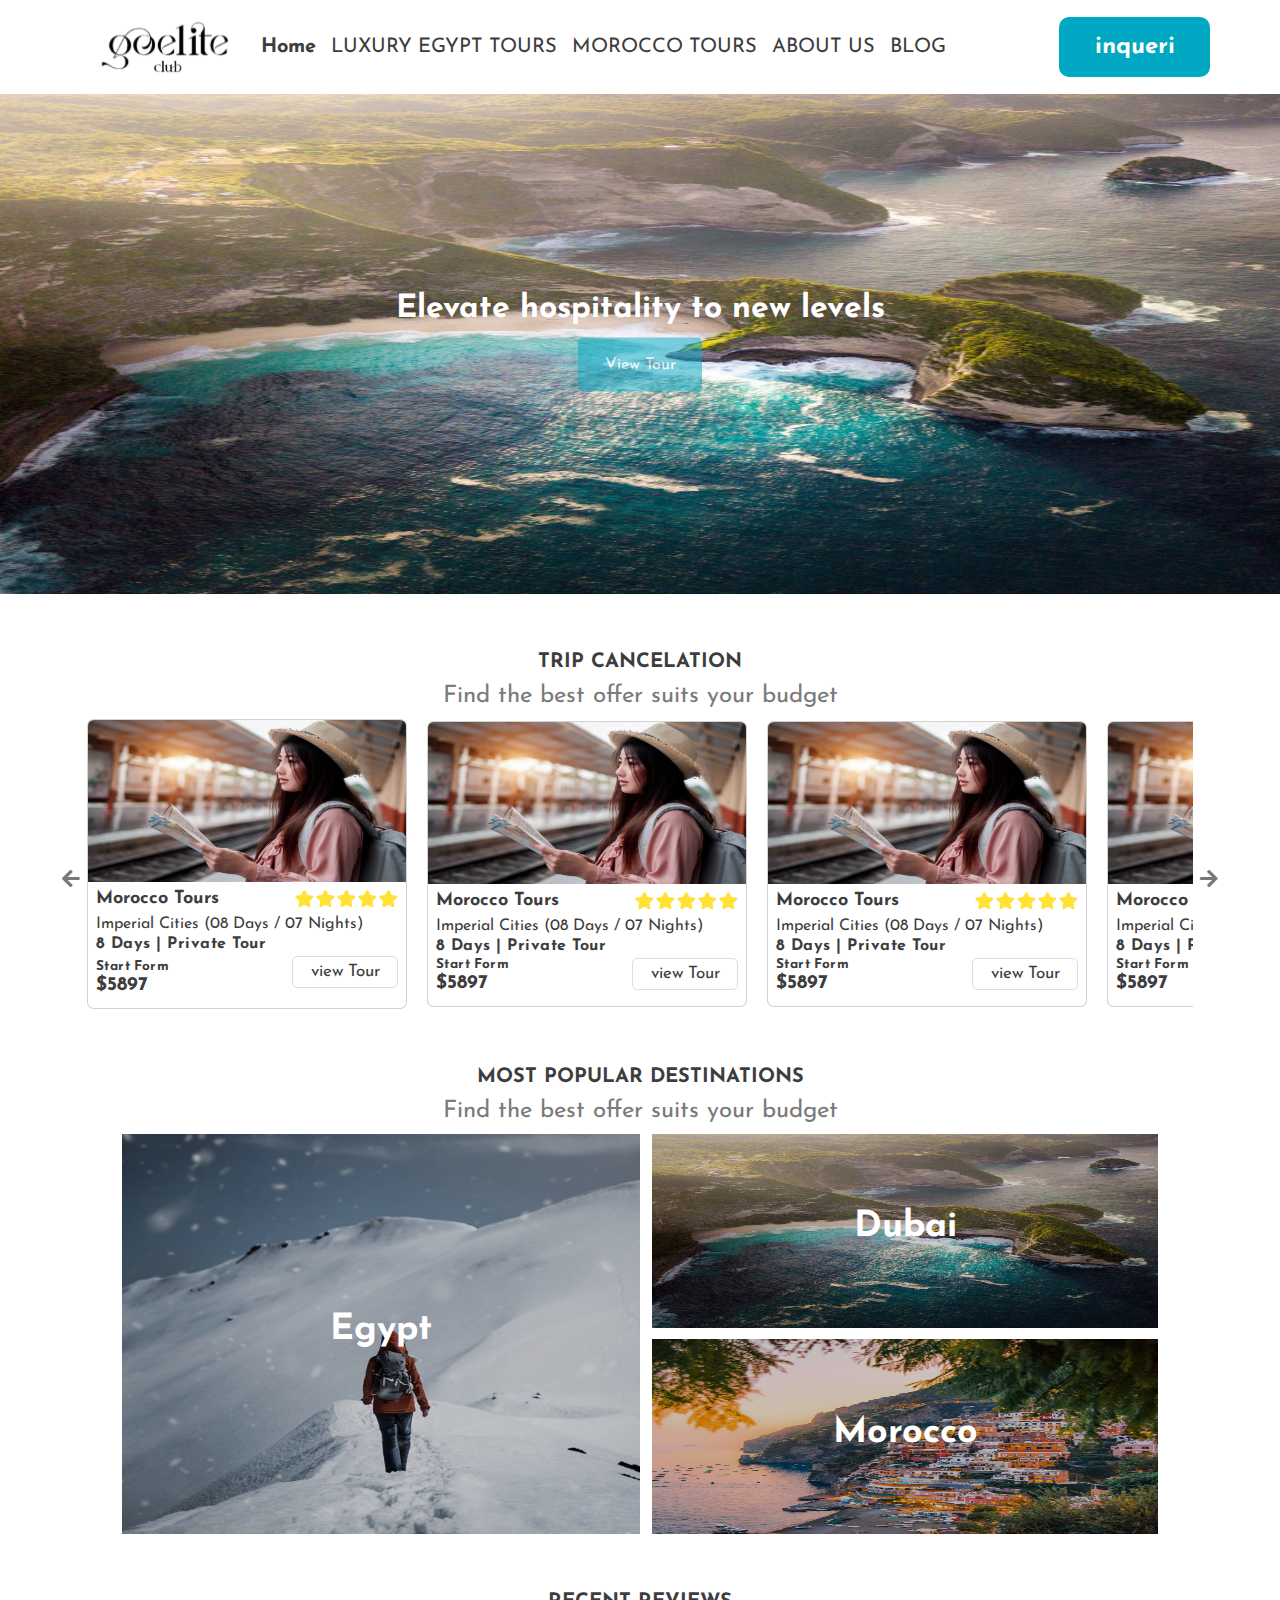
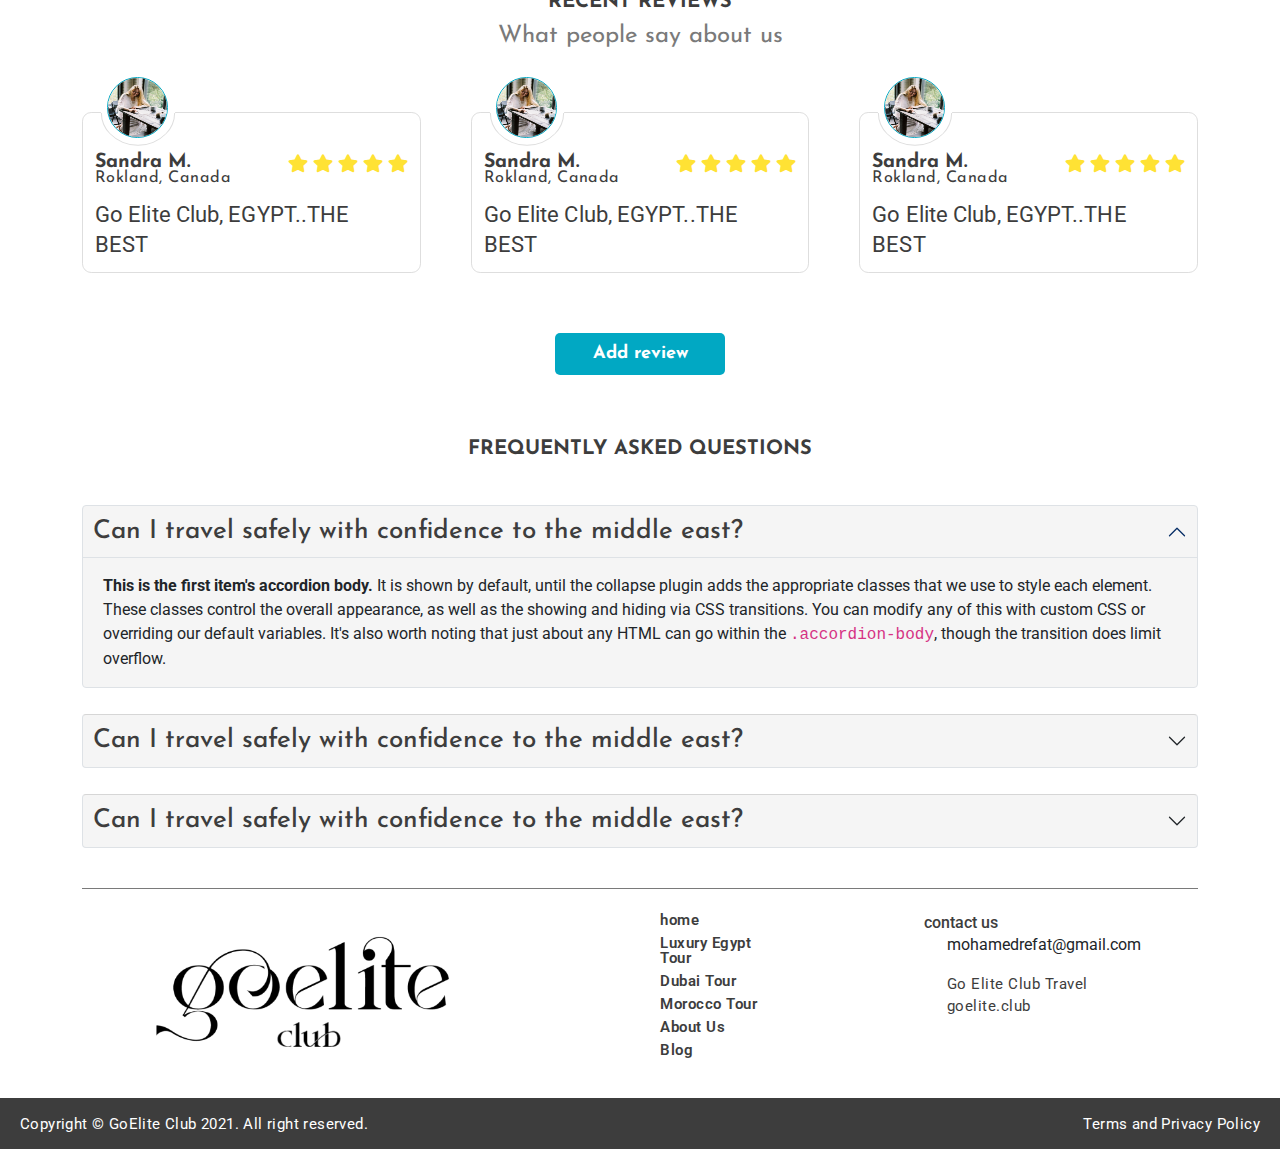
==== commit 67fb51e7: "push to  send code" ====
--- a/index.html
+++ b/index.html
@@ -32,13 +32,13 @@
   </head>
   <body>
     <div class="container-sm">
-      <nav class="nav_container">
+      <nav class="nav_container row flex-nowrap py-2">
         <!-- image  -->
-        <div class="imgae_logo">
+        <div class="imgae_logo col col-md-2">
           <img src="./image/Go Elite Logo 1.svg" alt="" />
         </div>
         <!-- links -->
-        <ul class="links_container">
+        <ul class="links_container col-md-7">
           <li class="active">
             <a href=""> Home </a>
           </li>
@@ -56,11 +56,11 @@
           </li>
         </ul>
         <!-- buttom inquery -->
-        <div class="buttom_inquri">
+        <div class="buttom_inquri col col-md-3">
           <button>inqueri</button>
         </div>
         <!-- menue bar icon  -->
-        <div class="menu_bar">
+        <div class="menu_bar col">
           <i
             class="fa fa-bars"
             aria-hidden="true"
@@ -665,61 +665,63 @@
     <!-- footer section -->
     <div class="container-sm">
       <div class="footerSection">
-        <div class="footer">
+        <div class="footer row">
           <!-- logo footer -->
-          <div class="logoFooter">
+          <div class="logoFooter col">
             <img src="image/footeLogo.png" alt="" />
           </div>
-          <div class="linksAndcontactUs">
-            <!-- links -->
-            <div class="footerLinks">
-              <ul class="links">
-                <li>home</li>
-                <li>Luxury Egypt Tour</li>
-                <li>Dubai Tour</li>
-                <li>Morocco Tour</li>
-                <li>About Us</li>
-                <li>Blog</li>
-              </ul>
-            </div>
-            <!-- contact us footer -->
-            <div class="contactUsFooter">
-              <div>contact us</div>
-              <ul class="coutactUs">
-                <li class="">
-                  <div class="iconSocil">
-                    <img
-                      src="https://www.svgrepo.com/show/488278/mail.svg"
-                      width="15px"
-                      height="15px"
-                      alt=""
-                    />
-                  </div>
-                  <p>mohamedrefat@gmail.com</p>
-                </li>
-                <li class="">
-                  <div class="iconSocil">
-                    <img
-                      src="https://www.svgrepo.com/show/473600/facebook.svg"
-                      width="15px"
-                      height="15px"
-                      alt=""
-                    />
-                  </div>
-                  <span>Go Elite Club Travel</span>
-                </li>
-                <li class="">
-                  <div class="iconSocil">
-                    <img
-                      src="https://www.svgrepo.com/show/474324/instagram.svg"
-                      width="15px"
-                      height="15px"
-                      alt=""
-                    />
-                  </div>
-                  <span>goelite.club</span>
-                </li>
-              </ul>
+          <div class="linksAndcontactUs col">
+            <div class="row px-2">
+              <!-- links -->
+              <div class="footerLinks col-6">
+                <ul class="links">
+                  <li>home</li>
+                  <li>Luxury Egypt Tour</li>
+                  <li>Dubai Tour</li>
+                  <li>Morocco Tour</li>
+                  <li>About Us</li>
+                  <li>Blog</li>
+                </ul>
+              </div>
+              <!-- contact us footer -->
+              <div class="contactUsFooter col-6">
+                <div>contact us</div>
+                <ul class="coutactUs">
+                  <li class="">
+                    <div class="iconSocil">
+                      <img
+                        src="https://www.svgrepo.com/show/488278/mail.svg"
+                        width="15px"
+                        height="15px"
+                        alt=""
+                      />
+                    </div>
+                    <p>mohamedrefat@gmail.com</p>
+                  </li>
+                  <li class="">
+                    <div class="iconSocil">
+                      <img
+                        src="https://www.svgrepo.com/show/473600/facebook.svg"
+                        width="15px"
+                        height="15px"
+                        alt=""
+                      />
+                    </div>
+                    <span>Go Elite Club Travel</span>
+                  </li>
+                  <li class="">
+                    <div class="iconSocil">
+                      <img
+                        src="https://www.svgrepo.com/show/474324/instagram.svg"
+                        width="15px"
+                        height="15px"
+                        alt=""
+                      />
+                    </div>
+                    <span>goelite.club</span>
+                  </li>
+                </ul>
+              </div>
             </div>
           </div>
         </div>
--- a/css/style.css
+++ b/css/style.css
@@ -663,9 +663,6 @@
   cursor: pointer;
 }
 .linksAndcontactUs {
-  display: flex;
-  align-items: center;
-  gap: 30px;
 }
 .footerLinks {
 }
@@ -986,8 +983,11 @@
   .card {
     min-width: 320px;
   }
+  .sectionTour {
+    overflow: visible;
+  }
   .image-container img {
-    width: 323px;
+    width: 100%;
     height: 162.17px;
   }
   .card_content .titleAndReate .title {
@@ -1026,7 +1026,7 @@
 /* responsev section grallery  */
 @media only screen and (min-width: 786px) {
   .gallary_container {
-    width: 85%;
+    width: 95%;
     margin: 0 auto;
   }
   .imagefull_H img {
@@ -1039,7 +1039,7 @@
   }
   .imageRight img {
     max-width: 100%;
-    width: 550px;
+    width: 100%;
     height: 195px;
     transition: ease-in-out 0.5s;
   }
@@ -1130,4 +1130,8 @@
   body {
     margin-bottom: 0px !important;
   }
-}
+  .coutactUs li p {
+    overflow-wrap: break-word;
+    width: auto;
+  }
+}
--- a/css/singleTour/style.css
+++ b/css/singleTour/style.css
@@ -68,7 +68,7 @@
   height: 40px;
 }
 .video_container {
-  height: 315px;
+  height: 263px;
 }
 .video_container video {
   object-fit: cover;
@@ -558,8 +558,8 @@
     gap: 25px !important;
   }
   .tapsTour li {
-    font-size: 23px;
-    padding: 25px 13px !important;
+    font-size: 18px;
+    line-height: 17px;
   }
   .content_overview {
     font-family: "Josefin Sans";
